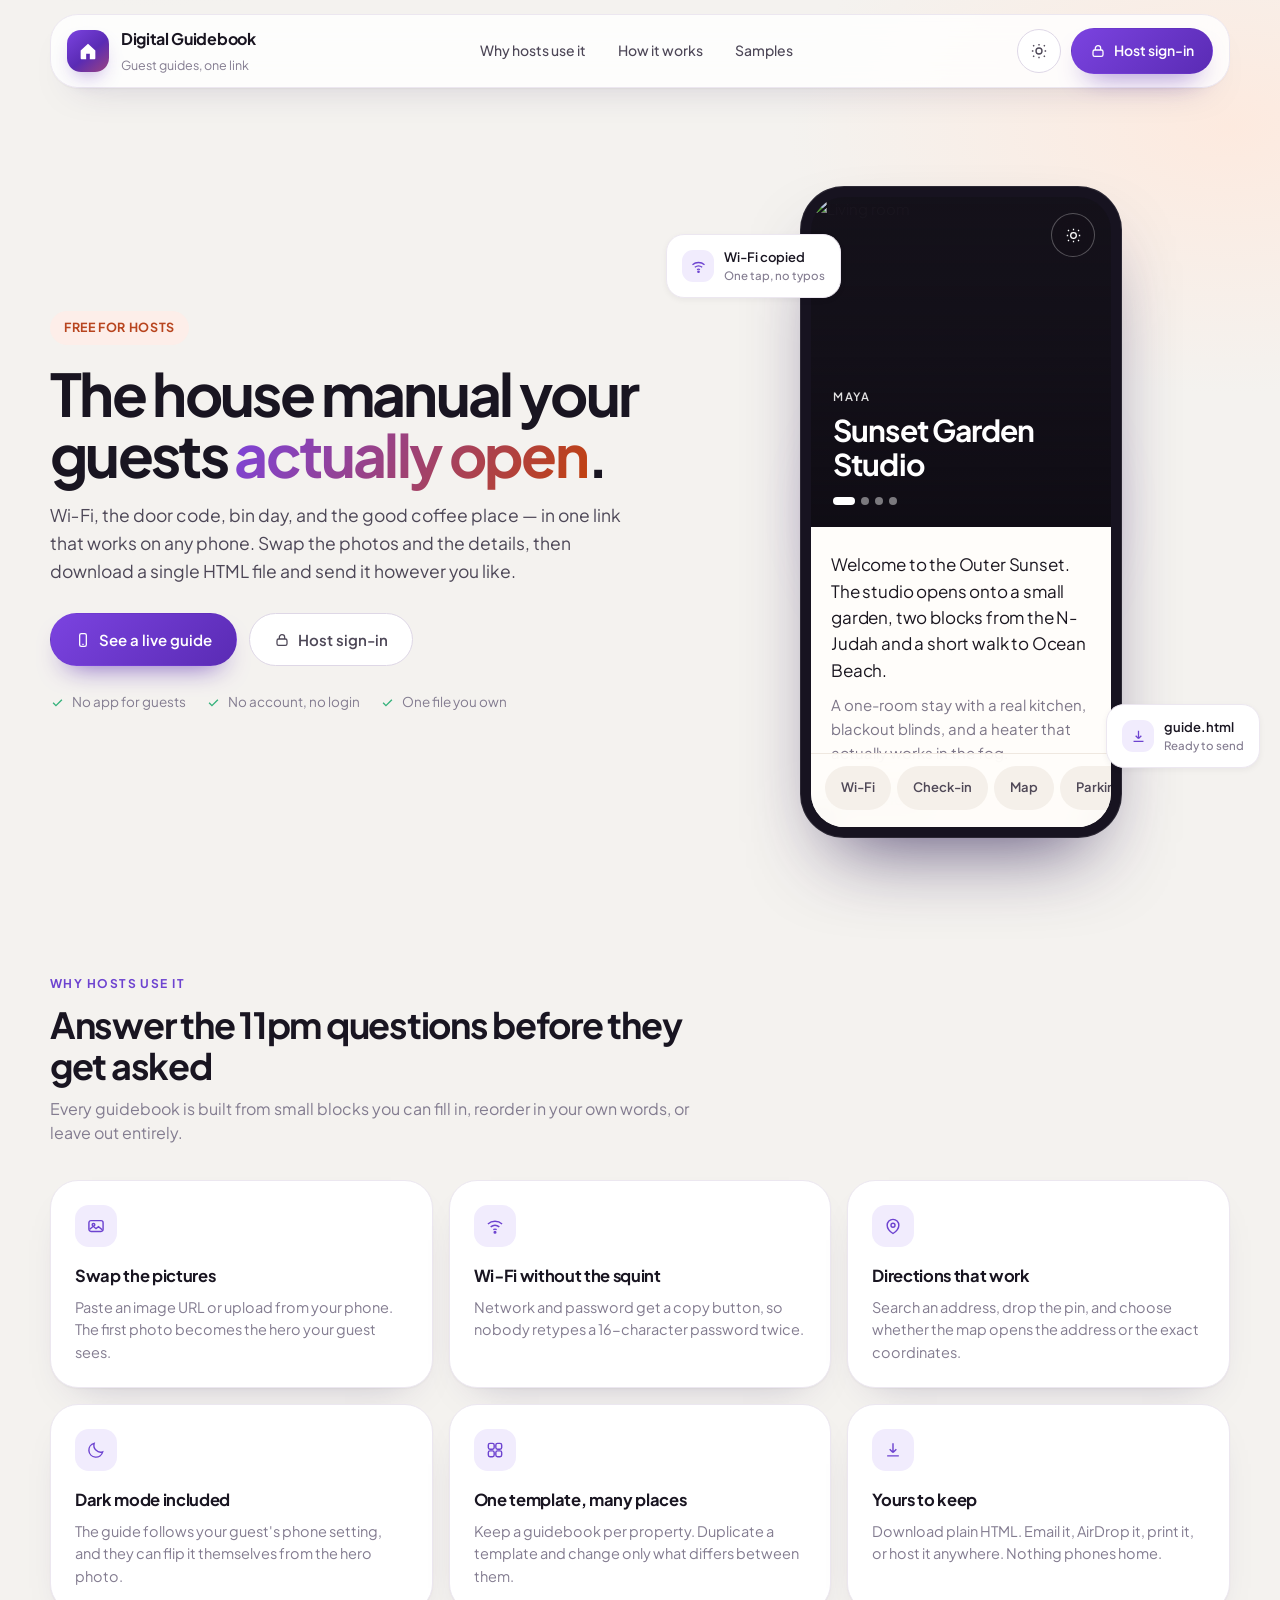
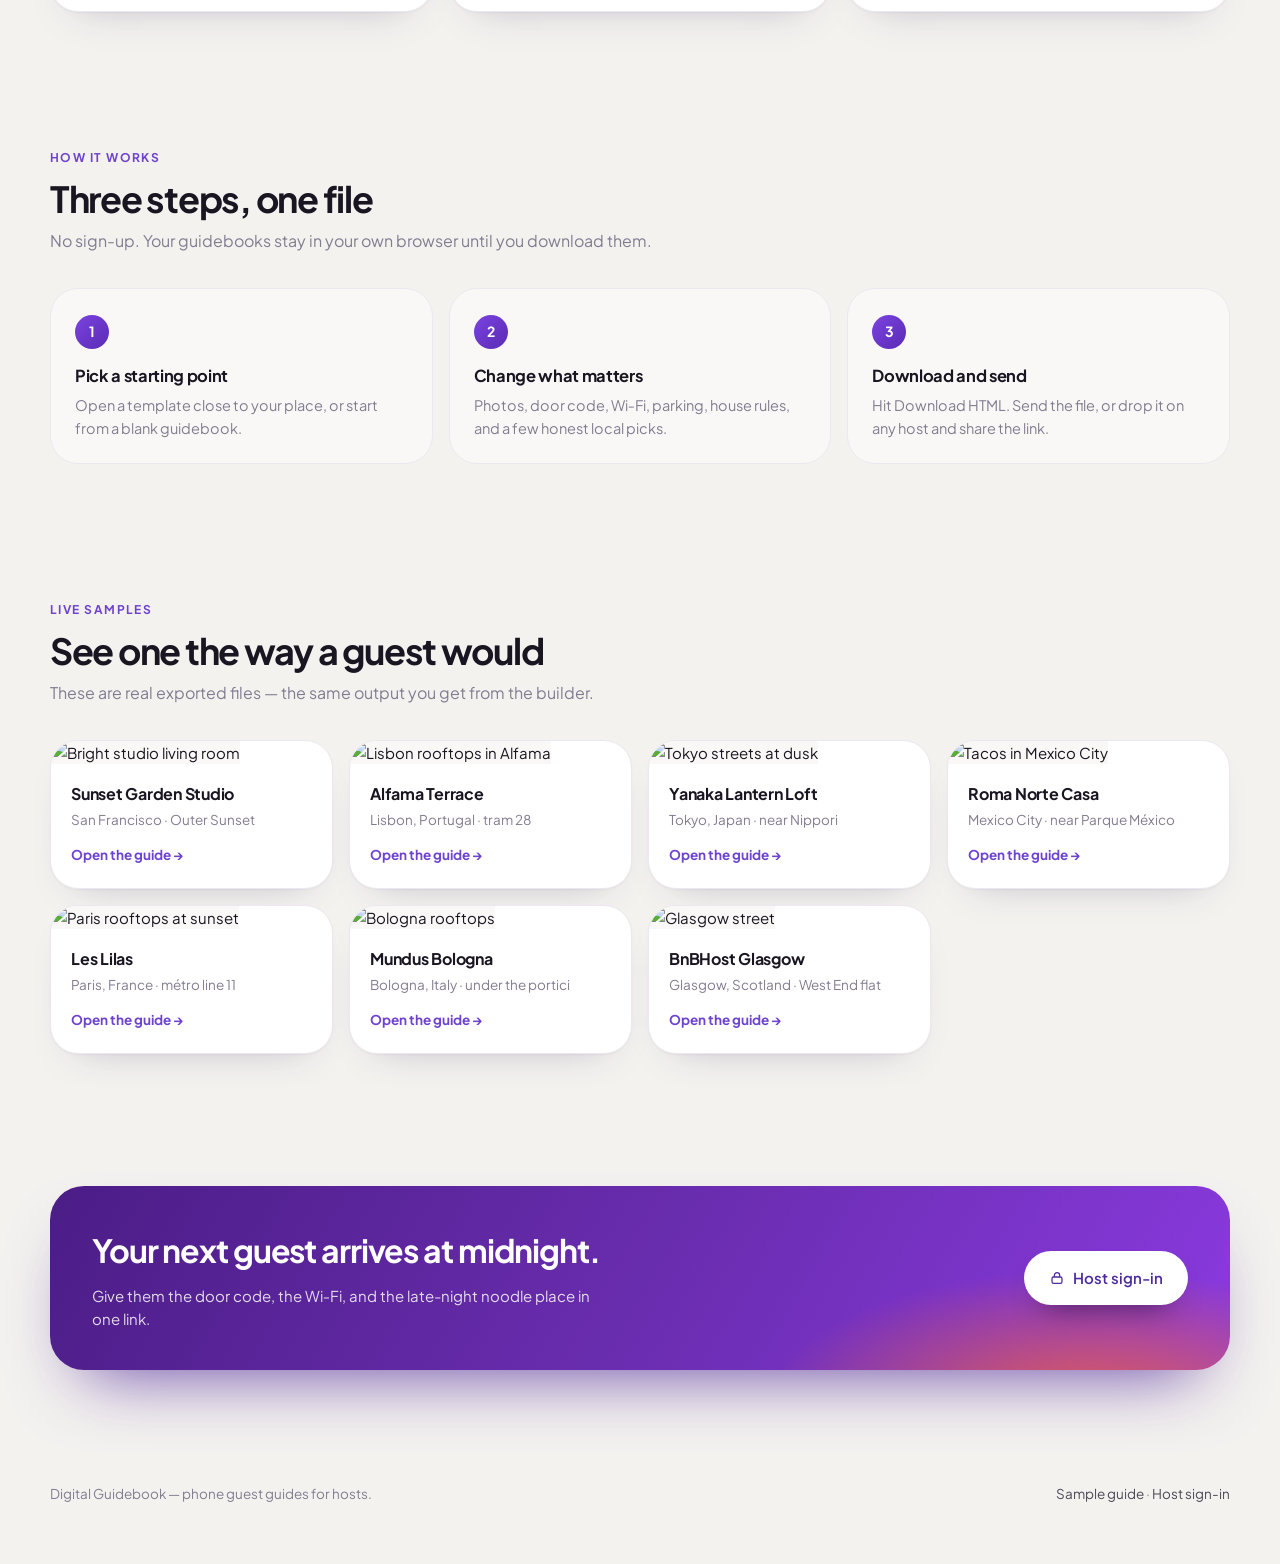
==== index.html @ 5b7f23f1 "Bust cached guest CSS and render script so hero photos show up Those assets were cached for a day, s" ====
<!DOCTYPE html>
<html lang="en">
<head>
  <meta charset="utf-8" />
  <meta name="viewport" content="width=device-width, initial-scale=1" />
  <link rel="icon" href="./favicon.svg" type="image/svg+xml" />
  <title>Digital Guidebook — the guest guide hosts hand over as one link</title>
  <meta name="description" content="Build a phone-friendly Airbnb guest guide: Wi‑Fi, check-in, house notes and local picks. Swap photos and details, then download a single HTML file for your guests. Free, no guest app." />
  <meta name="robots" content="index,follow" />
  <link rel="canonical" href="https://guest-guides.vercel.app/" />
  <meta property="og:title" content="Digital Guidebook — guest guides hosts actually use" />
  <meta property="og:description" content="Wi‑Fi, check-in, house notes and local picks in one link. Download it as a single HTML file." />
  <meta property="og:type" content="website" />
  <link rel="preconnect" href="https://fonts.googleapis.com" />
  <link rel="preconnect" href="https://fonts.gstatic.com" crossorigin />
  <link rel="preload" as="style" href="https://fonts.googleapis.com/css2?family=Plus+Jakarta+Sans:wght@400;500;600;700&display=swap" />
  <link rel="stylesheet" href="https://fonts.googleapis.com/css2?family=Plus+Jakarta+Sans:wght@400;500;600;700&display=swap" media="print" onload="this.media='all'" />
  <noscript><link rel="stylesheet" href="https://fonts.googleapis.com/css2?family=Plus+Jakarta+Sans:wght@400;500;600;700&display=swap" /></noscript>
  <link rel="stylesheet" href="./css/tokens.css" />
  <link rel="stylesheet" href="./css/landing.css" />
  <link rel="stylesheet" href="./css/guest.css?v=2" />
  <script>
    try {
      var saved = localStorage.getItem("digital-guidebook-theme");
      document.documentElement.dataset.theme = saved === "light" || saved === "dark"
        ? saved
        : (window.matchMedia("(prefers-color-scheme: dark)").matches ? "dark" : "light");
    } catch (e) {}
  </script>
</head>
<body>
  <div class="wrap">
    <nav class="site-nav">
      <a class="brand-mark" href="./">
        <span class="brand-glyph">
          <svg viewBox="0 0 24 24" fill="none" aria-hidden="true">
            <path d="M4 11.5 12 4l8 7.5V20a1 1 0 0 1-1 1h-5v-6H10v6H5a1 1 0 0 1-1-1v-8.5Z" fill="currentColor"/>
          </svg>
        </span>
        <span class="brand-text">
          <strong>Digital Guidebook</strong>
          <span>Guest guides, one link</span>
        </span>
      </a>
      <div class="nav-links">
        <a href="#features">Why hosts use it</a>
        <a href="#how">How it works</a>
        <a href="#samples">Samples</a>
      </div>
      <div class="nav-actions">
        <button class="btn-icon" id="theme-toggle" type="button" aria-label="Toggle dark mode" title="Toggle dark mode">
          <svg class="icon-sun" viewBox="0 0 24 24" fill="none" stroke="currentColor" stroke-width="1.8" aria-hidden="true">
            <circle cx="12" cy="12" r="4"/><path d="M12 2.5v2M12 19.5v2M4.2 4.2l1.4 1.4M18.4 18.4l1.4 1.4M2.5 12h2M19.5 12h2M4.2 19.8l1.4-1.4M18.4 5.6l1.4-1.4"/>
          </svg>
          <svg class="icon-moon" viewBox="0 0 24 24" fill="none" stroke="currentColor" stroke-width="1.8" aria-hidden="true">
            <path d="M20 14.2A8.2 8.2 0 0 1 9.8 4a8.4 8.4 0 1 0 10.2 10.2Z"/>
          </svg>
        </button>
        <a class="btn btn-primary" href="./studio.html" title="Password protected — hosts only">
          <svg viewBox="0 0 24 24" fill="none" stroke="currentColor" stroke-width="1.9" aria-hidden="true">
            <rect x="4.5" y="10.5" width="15" height="9.5" rx="2.5"/><path d="M8 10.5V8a4 4 0 0 1 8 0v2.5"/>
          </svg>
          Host sign-in
        </a>
      </div>
    </nav>

    <header class="hero">
      <div>
        <span class="pill">Free for hosts</span>
        <h1>The house manual your guests <em>actually open</em>.</h1>
        <p class="lede">
          Wi‑Fi, the door code, bin day, and the good coffee place — in one link that works on any phone.
          Swap the photos and the details, then download a single HTML file and send it however you like.
        </p>
        <div class="hero-cta">
          <a class="btn btn-primary btn-lg" href="./samples/sunset-garden-studio.html">
            <svg viewBox="0 0 24 24" fill="none" stroke="currentColor" stroke-width="1.9" aria-hidden="true">
              <rect x="7" y="2.5" width="10" height="19" rx="2.5"/><path d="M11 18.5h2"/>
            </svg>
            See a live guide
          </a>
          <a class="btn btn-ghost btn-lg" href="./studio.html" title="Password protected — hosts only">
            <svg viewBox="0 0 24 24" fill="none" stroke="currentColor" stroke-width="1.9" aria-hidden="true">
              <rect x="4.5" y="10.5" width="15" height="9.5" rx="2.5"/><path d="M8 10.5V8a4 4 0 0 1 8 0v2.5"/>
            </svg>
            Host sign-in
          </a>
        </div>
        <div class="trust">
          <span>
            <svg viewBox="0 0 24 24" fill="none" stroke="currentColor" stroke-width="2.2" aria-hidden="true"><path d="m5 12.5 4.5 4.5L19 7.5"/></svg>
            No app for guests
          </span>
          <span>
            <svg viewBox="0 0 24 24" fill="none" stroke="currentColor" stroke-width="2.2" aria-hidden="true"><path d="m5 12.5 4.5 4.5L19 7.5"/></svg>
            No account, no login
          </span>
          <span>
            <svg viewBox="0 0 24 24" fill="none" stroke="currentColor" stroke-width="2.2" aria-hidden="true"><path d="m5 12.5 4.5 4.5L19 7.5"/></svg>
            One file you own
          </span>
        </div>
      </div>

      <div class="hero-stage">
        <div class="device">
          <div class="device-screen guest-app" id="hero-preview"></div>
        </div>
        <div class="float-card float-wifi">
          <span class="dot">
            <svg viewBox="0 0 24 24" fill="none" stroke="currentColor" stroke-width="1.8" aria-hidden="true">
              <path d="M3.5 9.5a13 13 0 0 1 17 0M6.8 13a8.5 8.5 0 0 1 10.4 0M10 16.4a3.6 3.6 0 0 1 4 0"/><circle cx="12" cy="19.4" r="1"/>
            </svg>
          </span>
          <span>Wi‑Fi copied<small>One tap, no typos</small></span>
        </div>
        <div class="float-card float-download">
          <span class="dot">
            <svg viewBox="0 0 24 24" fill="none" stroke="currentColor" stroke-width="1.8" aria-hidden="true"><path d="M12 4v11m0 0 4-4m-4 4-4-4M5 19h14"/></svg>
          </span>
          <span>guide.html<small>Ready to send</small></span>
        </div>
      </div>
    </header>

    <section class="section" id="features">
      <div class="section-head">
        <span class="eyebrow-text">Why hosts use it</span>
        <h2>Answer the 11pm questions before they get asked</h2>
        <p>Every guidebook is built from small blocks you can fill in, reorder in your own words, or leave out entirely.</p>
      </div>
      <div class="feature-grid">
        <article class="feature">
          <span class="dot">
            <svg viewBox="0 0 24 24" fill="none" stroke="currentColor" stroke-width="1.7" aria-hidden="true"><rect x="3.5" y="5.5" width="17" height="13" rx="2.5"/><circle cx="9" cy="10.5" r="1.6"/><path d="m4.5 16 4.2-3.6 3.3 2.8 3-2.4 4.5 3.7"/></svg>
          </span>
          <h3>Swap the pictures</h3>
          <p>Paste an image URL or upload from your phone. The first photo becomes the hero your guest sees.</p>
        </article>
        <article class="feature">
          <span class="dot">
            <svg viewBox="0 0 24 24" fill="none" stroke="currentColor" stroke-width="1.7" aria-hidden="true"><path d="M3.5 9.5a13 13 0 0 1 17 0M6.8 13a8.5 8.5 0 0 1 10.4 0M10 16.4a3.6 3.6 0 0 1 4 0"/><circle cx="12" cy="19.4" r="1"/></svg>
          </span>
          <h3>Wi‑Fi without the squint</h3>
          <p>Network and password get a copy button, so nobody retypes a 16-character password twice.</p>
        </article>
        <article class="feature">
          <span class="dot">
            <svg viewBox="0 0 24 24" fill="none" stroke="currentColor" stroke-width="1.7" aria-hidden="true"><path d="M12 21s-7-4.6-7-10a7 7 0 0 1 14 0c0 5.4-7 10-7 10Z"/><circle cx="12" cy="11" r="2.4"/></svg>
          </span>
          <h3>Directions that work</h3>
          <p>Search an address, drop the pin, and choose whether the map opens the address or the exact coordinates.</p>
        </article>
        <article class="feature">
          <span class="dot">
            <svg viewBox="0 0 24 24" fill="none" stroke="currentColor" stroke-width="1.7" aria-hidden="true"><path d="M20 14.2A8.2 8.2 0 0 1 9.8 4a8.4 8.4 0 1 0 10.2 10.2Z"/></svg>
          </span>
          <h3>Dark mode included</h3>
          <p>The guide follows your guest's phone setting, and they can flip it themselves from the hero photo.</p>
        </article>
        <article class="feature">
          <span class="dot">
            <svg viewBox="0 0 24 24" fill="none" stroke="currentColor" stroke-width="1.7" aria-hidden="true"><rect x="4" y="4" width="7" height="7" rx="2"/><rect x="13" y="4" width="7" height="7" rx="2"/><rect x="4" y="13" width="7" height="7" rx="2"/><rect x="13" y="13" width="7" height="7" rx="2"/></svg>
          </span>
          <h3>One template, many places</h3>
          <p>Keep a guidebook per property. Duplicate a template and change only what differs between them.</p>
        </article>
        <article class="feature">
          <span class="dot">
            <svg viewBox="0 0 24 24" fill="none" stroke="currentColor" stroke-width="1.7" aria-hidden="true"><path d="M12 4v11m0 0 4-4m-4 4-4-4M5 19h14"/></svg>
          </span>
          <h3>Yours to keep</h3>
          <p>Download plain HTML. Email it, AirDrop it, print it, or host it anywhere. Nothing phones home.</p>
        </article>
      </div>
    </section>

    <section class="section" id="how">
      <div class="section-head">
        <span class="eyebrow-text">How it works</span>
        <h2>Three steps, one file</h2>
        <p>No sign-up. Your guidebooks stay in your own browser until you download them.</p>
      </div>
      <div class="steps">
        <article class="step">
          <h3>Pick a starting point</h3>
          <p>Open a template close to your place, or start from a blank guidebook.</p>
        </article>
        <article class="step">
          <h3>Change what matters</h3>
          <p>Photos, door code, Wi‑Fi, parking, house rules, and a few honest local picks.</p>
        </article>
        <article class="step">
          <h3>Download and send</h3>
          <p>Hit Download HTML. Send the file, or drop it on any host and share the link.</p>
        </article>
      </div>
    </section>

    <section class="section" id="samples">
      <div class="section-head">
        <span class="eyebrow-text">Live samples</span>
        <h2>See one the way a guest would</h2>
        <p>These are real exported files — the same output you get from the builder.</p>
      </div>
      <div class="sample-grid">
        <a class="sample" href="./samples/sunset-garden-studio.html">
          <img src="https://images.unsplash.com/photo-1502672260266-1c1ef2d93688?auto=format&fit=crop&w=800&q=70" alt="Bright studio living room" width="800" height="178" loading="lazy" decoding="async" />
          <div class="sample-body">
            <strong>Sunset Garden Studio</strong>
            <span>San Francisco · Outer Sunset</span>
            <em>Open the guide →</em>
          </div>
        </a>
        <a class="sample" href="./samples/alfama-terrace.html">
          <img src="https://images.unsplash.com/photo-1555881400-74d7acaacd8b?auto=format&fit=crop&w=800&q=70" alt="Lisbon rooftops in Alfama" width="800" height="178" loading="lazy" decoding="async" />
          <div class="sample-body">
            <strong>Alfama Terrace</strong>
            <span>Lisbon, Portugal · tram 28</span>
            <em>Open the guide →</em>
          </div>
        </a>
        <a class="sample" href="./samples/yanaka-lantern-loft.html">
          <img src="https://images.unsplash.com/photo-1540959733332-eab4deabeeaf?auto=format&fit=crop&w=800&q=70" alt="Tokyo streets at dusk" width="800" height="178" loading="lazy" decoding="async" />
          <div class="sample-body">
            <strong>Yanaka Lantern Loft</strong>
            <span>Tokyo, Japan · near Nippori</span>
            <em>Open the guide →</em>
          </div>
        </a>
        <a class="sample" href="./samples/roma-norte-casa.html">
          <img src="https://images.unsplash.com/photo-1551504734-5ee1c4a1479b?auto=format&fit=crop&w=800&q=70" alt="Tacos in Mexico City" width="800" height="178" loading="lazy" decoding="async" />
          <div class="sample-body">
            <strong>Roma Norte Casa</strong>
            <span>Mexico City · near Parque México</span>
            <em>Open the guide →</em>
          </div>
        </a>
        <a class="sample" href="./samples/les-lilas.html">
          <img src="https://images.unsplash.com/photo-1502602898657-3e91760cbb34?auto=format&fit=crop&w=800&q=70" alt="Paris rooftops at sunset" width="800" height="178" loading="lazy" decoding="async" />
          <div class="sample-body">
            <strong>Les Lilas</strong>
            <span>Paris, France · métro line 11</span>
            <em>Open the guide →</em>
          </div>
        </a>
        <a class="sample" href="./samples/mundus-bologna.html">
          <img src="https://images.unsplash.com/photo-1516483638261-f4dbaf036963?auto=format&fit=crop&w=800&q=70" alt="Bologna rooftops" width="800" height="178" loading="lazy" decoding="async" />
          <div class="sample-body">
            <strong>Mundus Bologna</strong>
            <span>Bologna, Italy · under the portici</span>
            <em>Open the guide →</em>
          </div>
        </a>
        <a class="sample" href="./samples/bnbhost-glasgow.html">
          <img src="https://images.unsplash.com/photo-1552832230-c0197dd311b5?auto=format&fit=crop&w=800&q=70" alt="Glasgow street" width="800" height="178" loading="lazy" decoding="async" />
          <div class="sample-body">
            <strong>BnBHost Glasgow</strong>
            <span>Glasgow, Scotland · West End flat</span>
            <em>Open the guide →</em>
          </div>
        </a>
      </div>
    </section>

    <section class="section">
      <div class="cta-band">
        <div>
          <h2>Your next guest arrives at midnight.</h2>
          <p>Give them the door code, the Wi‑Fi, and the late-night noodle place in one link.</p>
        </div>
        <a class="btn btn-primary btn-lg" href="./studio.html" title="Password protected — hosts only">
          <svg viewBox="0 0 24 24" fill="none" stroke="currentColor" stroke-width="1.9" aria-hidden="true">
            <rect x="4.5" y="10.5" width="15" height="9.5" rx="2.5"/><path d="M8 10.5V8a4 4 0 0 1 8 0v2.5"/>
          </svg>
          Host sign-in
        </a>
      </div>
    </section>

    <footer class="site-footer">
      <span>Digital Guidebook — phone guest guides for hosts.</span>
      <span><a href="./samples/sunset-garden-studio.html">Sample guide</a> · <a href="./studio.html">Host sign-in</a></span>
    </footer>
  </div>

  <script src="./js/theme.js"></script>
  <script src="./js/templates.js"></script>
  <script src="./js/guest-render.js?v=2"></script>
  <script src="./js/landing.js"></script>
</body>
</html>
---- css/tokens.css ----
:root {
  --canvas: #f4f2ef;
  --surface: #ffffff;
  --surface-sunken: #faf8f6;
  --ink: #191521;
  --ink-soft: #4d4757;
  --muted: #837c90;
  --line: #ece7f0;
  --line-strong: #ded7e6;
  --accent: #6d43d0;
  --accent-deep: #4c2aa0;
  --accent-soft: #f1ecfd;
  --warm: #f2643c;
  --warm-soft: #fdeee9;
  --warm-ink: #b8451f;
  --danger: #b4453a;
  --danger-soft: #fdeceb;
  --glow-1: #ece5fb;
  --glow-2: #fdeadf;
  --preview-wash: linear-gradient(170deg, #efe9fb 0%, #f7f1ec 100%);
  --radius-xl: 28px;
  --radius-lg: 20px;
  --radius-md: 14px;
  --radius-pill: 999px;
  --shadow-soft: 0 1px 2px rgba(25, 21, 33, 0.04), 0 18px 40px -28px rgba(50, 35, 90, 0.35);
  --shadow-lift: 0 2px 6px rgba(25, 21, 33, 0.05), 0 32px 60px -32px rgba(50, 35, 90, 0.4);
  color-scheme: light;
}

:root[data-theme="dark"] {
  --canvas: #0e0c13;
  --surface: #171420;
  --surface-sunken: #1e1a29;
  --ink: #f5f2fa;
  --ink-soft: #cdc6db;
  --muted: #948ca6;
  --line: #2a2436;
  --line-strong: #3a3348;
  --accent: #bda3ff;
  --accent-deep: #d8c8ff;
  --accent-soft: #2a2239;
  --warm: #ff9166;
  --warm-soft: #33241e;
  --warm-ink: #ffab86;
  --danger: #ff8d80;
  --danger-soft: #3a2320;
  --glow-1: #221a3a;
  --glow-2: #2d1d23;
  --preview-wash: linear-gradient(170deg, #1d1830 0%, #221a26 100%);
  --shadow-soft: 0 1px 2px rgba(0, 0, 0, 0.4), 0 18px 40px -28px rgba(0, 0, 0, 0.9);
  --shadow-lift: 0 2px 6px rgba(0, 0, 0, 0.45), 0 32px 60px -32px rgba(0, 0, 0, 1);
  color-scheme: dark;
}

* {
  box-sizing: border-box;
}

html,
body {
  margin: 0;
  min-height: 100%;
}

body {
  background:
    radial-gradient(900px 520px at 12% -10%, var(--glow-1) 0%, transparent 62%),
    radial-gradient(760px 460px at 96% 4%, var(--glow-2) 0%, transparent 58%),
    var(--canvas);
  color: var(--ink);
  font-family: "Plus Jakarta Sans", "Segoe UI", system-ui, sans-serif;
  font-size: 15px;
  line-height: 1.55;
  -webkit-font-smoothing: antialiased;
  transition: background 0.25s ease, color 0.25s ease;
}

button,
input,
textarea,
select {
  font: inherit;
  color: inherit;
}

.btn {
  display: inline-flex;
  align-items: center;
  justify-content: center;
  gap: 8px;
  min-height: 44px;
  border: 1px solid transparent;
  border-radius: var(--radius-pill);
  padding: 11px 18px;
  font-size: 14px;
  font-weight: 600;
  text-decoration: none;
  cursor: pointer;
  touch-action: manipulation;
  transition: transform 0.15s ease, box-shadow 0.15s ease, background 0.15s ease;
}

.btn:active {
  transform: translateY(1px);
}

.btn svg {
  width: 16px;
  height: 16px;
}

.btn-ghost {
  background: var(--surface);
  border-color: var(--line-strong);
  color: var(--ink-soft);
}

.btn-ghost:hover {
  background: var(--surface-sunken);
}

.btn-primary {
  color: #fff;
  background: linear-gradient(135deg, #7b43e0, #5a2bb4);
  box-shadow: 0 14px 28px -16px rgba(92, 45, 180, 0.95);
}

.btn-primary:hover {
  box-shadow: 0 18px 34px -16px rgba(92, 45, 180, 1);
}

.btn-lg {
  min-height: 48px;
  padding: 14px 24px;
  font-size: 15px;
}

.btn-icon {
  display: grid;
  place-items: center;
  width: 44px;
  height: 44px;
  padding: 0;
  border-radius: 50%;
  background: var(--surface);
  border: 1px solid var(--line-strong);
  color: var(--ink-soft);
  cursor: pointer;
  touch-action: manipulation;
}

.btn-icon:hover {
  background: var(--surface-sunken);
}

.btn-icon svg {
  width: 18px;
  height: 18px;
}

.btn-icon .icon-moon,
:root[data-theme="dark"] .btn-icon .icon-sun {
  display: none;
}

:root[data-theme="dark"] .btn-icon .icon-moon {
  display: block;
}

.brand-mark {
  display: flex;
  align-items: center;
  gap: 12px;
  color: inherit;
  text-decoration: none;
}

.brand-glyph {
  display: grid;
  place-items: center;
  width: 42px;
  height: 42px;
  border-radius: 14px;
  color: #fff;
  background: linear-gradient(140deg, #7b43e0 0%, #5a2bb4 55%, #f2643c 160%);
  box-shadow: 0 10px 22px -12px rgba(92, 45, 180, 0.9);
}

.brand-glyph svg {
  width: 22px;
  height: 22px;
}

.brand-text strong {
  display: block;
  font-size: 16px;
  letter-spacing: -0.02em;
}

.brand-text span {
  font-size: 12.5px;
  color: var(--muted);
}

.hidden {
  display: none !important;
}
---- css/landing.css ----
.wrap {
  width: min(1180px, calc(100% - 40px));
  max-width: 100%;
  margin: 0 auto;
}

.site-nav {
  position: sticky;
  top: 14px;
  z-index: 30;
  display: flex;
  align-items: center;
  justify-content: space-between;
  gap: 20px;
  margin-top: 14px;
  padding: 12px 16px;
  background: color-mix(in srgb, var(--surface) 82%, transparent);
  backdrop-filter: blur(16px);
  border: 1px solid var(--line);
  border-radius: var(--radius-xl);
  box-shadow: var(--shadow-soft);
}

.nav-links {
  display: flex;
  align-items: center;
  gap: 4px;
}

.nav-links a {
  display: inline-flex;
  align-items: center;
  flex: none;
  min-height: 40px;
  padding: 9px 14px;
  border-radius: var(--radius-pill);
  color: var(--ink-soft);
  font-size: 14px;
  font-weight: 500;
  text-decoration: none;
  white-space: nowrap;
}

.nav-links a:hover {
  background: var(--surface-sunken);
}

.nav-actions {
  display: flex;
  align-items: center;
  gap: 10px;
}

.hero {
  display: grid;
  grid-template-columns: minmax(0, 1.05fr) minmax(0, 0.95fr);
  gap: 48px;
  align-items: center;
  padding: 72px 0 40px;
}

.pill {
  display: inline-flex;
  align-items: center;
  gap: 8px;
  padding: 7px 14px;
  border-radius: var(--radius-pill);
  background: var(--warm-soft);
  color: var(--warm-ink);
  font-size: 12.5px;
  font-weight: 700;
  letter-spacing: 0.05em;
  text-transform: uppercase;
}

.hero h1 {
  margin: 18px 0 16px;
  font-size: clamp(38px, 4.6vw, 60px);
  line-height: 1.04;
  letter-spacing: -0.045em;
  font-weight: 700;
}

.hero h1 em {
  font-style: normal;
  background: linear-gradient(120deg, #7b43e0, #c2410c);
  -webkit-background-clip: text;
  background-clip: text;
  color: transparent;
}

:root[data-theme="dark"] .hero h1 em {
  background: linear-gradient(120deg, #c3a8ff, #ff9166);
  -webkit-background-clip: text;
  background-clip: text;
}

.hero .lede {
  margin: 0 0 28px;
  max-width: 52ch;
  font-size: 17.5px;
  line-height: 1.6;
  color: var(--ink-soft);
}

.hero-cta {
  display: flex;
  flex-wrap: wrap;
  gap: 12px;
  margin-bottom: 26px;
}

.trust {
  display: flex;
  flex-wrap: wrap;
  gap: 8px 20px;
  color: var(--muted);
  font-size: 13.5px;
}

.trust span {
  display: inline-flex;
  align-items: center;
  gap: 7px;
}

.trust svg {
  width: 15px;
  height: 15px;
  color: #34b27b;
}

.hero-stage {
  position: relative;
  display: grid;
  place-items: center;
  min-width: 0;
  padding: 26px 0;
}

.hero-stage::before {
  content: "";
  position: absolute;
  width: min(420px, 100%);
  aspect-ratio: 1;
  border-radius: 50%;
  background: radial-gradient(circle, rgba(123, 67, 224, 0.26), transparent 62%);
  filter: blur(14px);
}

.device {
  position: relative;
  width: min(322px, 100%);
  padding: 11px;
  background: #171320;
  border-radius: 44px;
  box-shadow: 0 40px 80px -34px rgba(40, 24, 80, 0.78), inset 0 0 0 1px rgba(255, 255, 255, 0.09);
}

.device-screen {
  position: relative;
  isolation: isolate;
  height: min(630px, calc(100dvh - 180px));
  min-height: 420px;
  overflow: auto;
  -webkit-overflow-scrolling: touch;
  border-radius: 34px;
  background: var(--guest-paper, #fffdfa);
  scrollbar-width: none;
}

.device-screen::-webkit-scrollbar {
  display: none;
}

.device-screen .guest-shell {
  box-shadow: none;
}

.device-screen .guest-toast {
  position: absolute;
  bottom: 76px;
}

.float-card {
  position: absolute;
  display: flex;
  align-items: center;
  gap: 10px;
  padding: 12px 15px;
  background: var(--surface);
  border: 1px solid var(--line);
  border-radius: 18px;
  box-shadow: var(--shadow-lift);
  font-size: 13px;
  font-weight: 600;
}

.float-card small {
  display: block;
  color: var(--muted);
  font-size: 11.5px;
  font-weight: 500;
}

.float-card .dot {
  display: grid;
  place-items: center;
  width: 32px;
  height: 32px;
  border-radius: 11px;
  background: var(--accent-soft);
  color: var(--accent);
}

.float-card svg {
  width: 17px;
  height: 17px;
}

.float-wifi {
  top: 74px;
  left: -26px;
}

.float-download {
  bottom: 96px;
  right: -30px;
}

.section {
  padding: 66px 0;
}

.section-head {
  max-width: 62ch;
  margin-bottom: 34px;
}

.section-head h2 {
  margin: 10px 0 10px;
  font-size: clamp(27px, 3vw, 36px);
  line-height: 1.15;
  letter-spacing: -0.035em;
}

.section-head p {
  margin: 0;
  color: var(--muted);
  font-size: 16px;
}

.eyebrow-text {
  font-size: 12px;
  font-weight: 700;
  letter-spacing: 0.12em;
  text-transform: uppercase;
  color: var(--accent);
}

.feature-grid {
  display: grid;
  grid-template-columns: repeat(3, minmax(0, 1fr));
  gap: 16px;
}

.feature {
  padding: 24px;
  background: var(--surface);
  border: 1px solid var(--line);
  border-radius: var(--radius-xl);
  box-shadow: var(--shadow-soft);
  transition: transform 0.18s ease, box-shadow 0.18s ease;
}

.feature:hover {
  transform: translateY(-3px);
  box-shadow: var(--shadow-lift);
}

.feature .dot {
  display: grid;
  place-items: center;
  width: 42px;
  height: 42px;
  margin-bottom: 16px;
  border-radius: 14px;
  background: var(--accent-soft);
  color: var(--accent);
}

.feature svg {
  width: 20px;
  height: 20px;
}

.feature h3 {
  margin: 0 0 7px;
  font-size: 16.5px;
  letter-spacing: -0.02em;
}

.feature p {
  margin: 0;
  color: var(--muted);
  font-size: 14.5px;
}

.steps {
  display: grid;
  grid-template-columns: repeat(3, minmax(0, 1fr));
  gap: 16px;
  counter-reset: step;
}

.step {
  position: relative;
  padding: 26px 24px 24px;
  background: var(--surface-sunken);
  border: 1px solid var(--line);
  border-radius: var(--radius-xl);
}

.step::before {
  counter-increment: step;
  content: counter(step);
  display: grid;
  place-items: center;
  width: 34px;
  height: 34px;
  margin-bottom: 14px;
  border-radius: 50%;
  background: linear-gradient(135deg, #7b43e0, #5a2bb4);
  color: #fff;
  font-size: 14px;
  font-weight: 700;
}

.step h3 {
  margin: 0 0 6px;
  font-size: 16.5px;
  letter-spacing: -0.02em;
}

.step p {
  margin: 0;
  color: var(--muted);
  font-size: 14.5px;
}

.sample-grid {
  display: grid;
  grid-template-columns: repeat(auto-fill, minmax(240px, 1fr));
  gap: 16px;
}

.sample {
  display: block;
  overflow: hidden;
  background: var(--surface);
  border: 1px solid var(--line);
  border-radius: var(--radius-xl);
  box-shadow: var(--shadow-soft);
  text-decoration: none;
  color: inherit;
  transition: transform 0.18s ease, box-shadow 0.18s ease;
}

.sample:hover {
  transform: translateY(-3px);
  box-shadow: var(--shadow-lift);
}

.sample img {
  width: 100%;
  height: 178px;
  object-fit: cover;
  background: var(--surface-sunken);
}

.sample-body {
  padding: 18px 20px 22px;
}

.sample-body strong {
  display: block;
  font-size: 16px;
  letter-spacing: -0.015em;
}

.sample-body span {
  display: block;
  margin-top: 3px;
  color: var(--muted);
  font-size: 13.5px;
}

.sample-body em {
  display: inline-flex;
  align-items: center;
  gap: 6px;
  margin-top: 14px;
  color: var(--accent);
  font-style: normal;
  font-size: 13.5px;
  font-weight: 700;
}

.cta-band {
  display: flex;
  flex-wrap: wrap;
  align-items: center;
  justify-content: space-between;
  gap: 24px;
  padding: 40px 42px;
  border-radius: 34px;
  color: #fff;
  background:
    radial-gradient(520px 220px at 88% 120%, rgba(242, 100, 60, 0.85) 0%, transparent 62%),
    linear-gradient(120deg, #4b1d86 0%, #6a2db0 52%, #8a3adf 100%);
  box-shadow: 0 34px 70px -34px rgba(70, 30, 150, 0.85);
}

.cta-band h2 {
  margin: 0 0 8px;
  font-size: clamp(24px, 2.6vw, 32px);
  letter-spacing: -0.035em;
}

.cta-band p {
  margin: 0;
  max-width: 48ch;
  color: rgba(255, 255, 255, 0.84);
}

.cta-band .btn-primary {
  background: #fff;
  color: #4c2aa0;
  box-shadow: 0 16px 30px -18px rgba(0, 0, 0, 0.7);
}

.site-footer {
  display: flex;
  flex-wrap: wrap;
  align-items: center;
  justify-content: space-between;
  gap: 16px;
  padding: 36px 0 48px;
  color: var(--muted);
  font-size: 13.5px;
}

.site-footer a {
  display: inline-flex;
  align-items: center;
  min-height: 44px;
  color: var(--ink-soft);
  text-decoration: none;
}

.site-footer a:hover {
  color: var(--accent);
}

@media (max-width: 1240px) {
  .float-wifi {
    left: 0;
  }

  .float-download {
    right: 0;
  }
}

@media (max-width: 960px) {
  .hero {
    grid-template-columns: 1fr;
    gap: 28px;
    padding: 44px 0 20px;
  }

  .feature-grid,
  .steps {
    grid-template-columns: 1fr;
  }

  .site-nav {
    flex-wrap: wrap;
    gap: 10px;
  }

  .brand-mark {
    flex: 1 1 auto;
    min-width: 0;
  }

  .nav-actions {
    margin-left: auto;
  }

  .nav-links {
    display: flex;
    order: 4;
    flex: 1 1 100%;
    overflow-x: auto;
    -webkit-overflow-scrolling: touch;
    scrollbar-width: none;
  }

  .nav-links::-webkit-scrollbar {
    display: none;
  }

  .float-wifi {
    left: 0;
  }

  .float-download {
    right: 0;
  }

  .cta-band {
    padding: 30px 26px;
  }

  .device-screen {
    height: min(560px, calc(100dvh - 160px));
  }
}

@media (max-width: 560px) {
  .wrap {
    width: min(1180px, calc(100% - 24px));
  }

  .brand-text span {
    display: none;
  }

  .float-card {
    display: none;
  }

  .section {
    padding: 46px 0;
  }

  .sample-grid {
    grid-template-columns: 1fr;
  }

  .cta-band {
    padding: 26px 18px;
  }

  .hero h1 {
    font-size: clamp(32px, 11vw, 48px);
  }

  .hero .lede {
    font-size: 16px;
  }
}
---- css/guest.css ----
.guest-app {
  --guest-bg: #f3efe9;
  --guest-paper: #fffdfa;
  --guest-raised: #ffffff;
  --guest-ink: #1b1720;
  --guest-soft: #4f4857;
  --guest-muted: #7d7688;
  --guest-line: #efe8e0;
  --guest-accent: #6d43d0;
  --guest-accent-soft: #f2ecfd;
  --guest-warm: #dd5a2f;
  --guest-chip: #f5f0ea;
  --guest-shadow: 0 14px 30px -26px rgba(40, 25, 70, 0.55);
  --guest-veil: rgba(255, 253, 250, 0.92);
  color-scheme: light;
}

.guest-app[data-guest-theme="dark"] {
  --guest-bg: #100e15;
  --guest-paper: #17141d;
  --guest-raised: #1e1a27;
  --guest-ink: #f5f2fa;
  --guest-soft: #c7c0d4;
  --guest-muted: #948ca6;
  --guest-line: #2b2537;
  --guest-accent: #bda3ff;
  --guest-accent-soft: #2a2239;
  --guest-warm: #ff9166;
  --guest-chip: #241f31;
  --guest-shadow: 0 18px 36px -26px rgba(0, 0, 0, 0.9);
  --guest-veil: rgba(23, 20, 29, 0.92);
  color-scheme: dark;
}

@media (prefers-color-scheme: dark) {
  .guest-app[data-guest-theme="auto"] {
    --guest-bg: #100e15;
    --guest-paper: #17141d;
    --guest-raised: #1e1a27;
    --guest-ink: #f5f2fa;
    --guest-soft: #c7c0d4;
    --guest-muted: #948ca6;
    --guest-line: #2b2537;
    --guest-accent: #bda3ff;
    --guest-accent-soft: #2a2239;
    --guest-warm: #ff9166;
    --guest-chip: #241f31;
    --guest-shadow: 0 18px 36px -26px rgba(0, 0, 0, 0.9);
    --guest-veil: rgba(23, 20, 29, 0.92);
    color-scheme: dark;
  }
}

.guest-app,
.guest-app * {
  box-sizing: border-box;
}

.guest-app {
  margin: 0;
  color: var(--guest-ink);
  background: var(--guest-bg);
  font-family: "Plus Jakarta Sans", "Segoe UI", system-ui, sans-serif;
  font-size: 15px;
  line-height: 1.6;
  -webkit-font-smoothing: antialiased;
  transition: background 0.25s ease, color 0.25s ease;
}

.guest-shell {
  position: relative;
  max-width: 460px;
  margin: 0 auto;
  min-height: 100%;
  background: var(--guest-paper);
  box-shadow: 0 0 0 1px rgba(27, 23, 32, 0.05);
}

.guest-hero {
  position: relative;
  min-height: 330px;
  overflow: hidden;
  background: #15121b;
}

.guest-hero-photo {
  position: absolute;
  inset: 0;
  width: 100%;
  height: 100%;
  object-fit: cover;
  object-position: center;
}

.guest-hero::after {
  content: "";
  position: absolute;
  inset: 0;
  z-index: 1;
  pointer-events: none;
  background: linear-gradient(180deg, rgba(15, 12, 20, 0.1) 0%, rgba(15, 12, 20, 0.3) 45%, rgba(15, 12, 20, 0.85) 100%);
}

.guest-theme-toggle {
  position: absolute;
  top: 16px;
  right: 16px;
  z-index: 2;
  display: grid;
  place-items: center;
  width: 44px;
  height: 44px;
  padding: 0;
  border: 1px solid rgba(255, 255, 255, 0.28);
  border-radius: 999px;
  background: rgba(20, 16, 26, 0.45);
  backdrop-filter: blur(8px);
  color: #fff;
  cursor: pointer;
  touch-action: manipulation;
}

.guest-theme-toggle svg {
  width: 17px;
  height: 17px;
}

.guest-theme-toggle .icon-moon {
  display: none;
}

.guest-app[data-guest-theme="dark"] .guest-theme-toggle .icon-moon {
  display: block;
}

.guest-app[data-guest-theme="dark"] .guest-theme-toggle .icon-sun {
  display: none;
}

@media (prefers-color-scheme: dark) {
  .guest-app[data-guest-theme="auto"] .guest-theme-toggle .icon-moon {
    display: block;
  }

  .guest-app[data-guest-theme="auto"] .guest-theme-toggle .icon-sun {
    display: none;
  }
}

.guest-hero-copy {
  position: absolute;
  left: 22px;
  right: 22px;
  bottom: 22px;
  z-index: 2;
  color: #fff;
}

.guest-hero-copy p {
  margin: 0 0 8px;
  font-size: 11.5px;
  font-weight: 600;
  letter-spacing: 0.14em;
  text-transform: uppercase;
  opacity: 0.88;
}

.guest-hero-copy h1 {
  margin: 0;
  font-size: clamp(24px, 7vw, 30px);
  line-height: 1.12;
  letter-spacing: -0.03em;
  font-weight: 700;
}

.guest-dots {
  display: flex;
  gap: 6px;
  margin-top: 16px;
}

.guest-dots button {
  position: relative;
  width: 8px;
  height: 8px;
  padding: 0;
  border: 0;
  border-radius: 99px;
  background: rgba(255, 255, 255, 0.45);
  cursor: pointer;
  touch-action: manipulation;
  transition: width 0.2s ease, background 0.2s ease;
}

.guest-dots button::after {
  content: "";
  position: absolute;
  inset: -16px -4px;
}

.guest-dots button.is-on {
  width: 22px;
  background: #fff;
}

.guest-body {
  padding: 24px 20px 110px;
}

.guest-welcome {
  margin: 0 0 10px;
  font-size: 17px;
  line-height: 1.55;
  letter-spacing: -0.01em;
}

.guest-about {
  margin: 0 0 22px;
  color: var(--guest-muted);
  line-height: 1.6;
}

.guest-actions {
  display: grid;
  grid-template-columns: 1fr 1fr;
  gap: 10px;
  margin-bottom: 26px;
}

.guest-actions a,
.guest-actions button {
  display: flex;
  flex-direction: column;
  gap: 3px;
  padding: 14px 15px;
  border: 1px solid var(--guest-line);
  border-radius: 18px;
  background: var(--guest-raised);
  color: inherit;
  text-decoration: none;
  text-align: left;
  font: inherit;
  cursor: pointer;
  box-shadow: var(--guest-shadow);
}

.guest-actions strong {
  font-size: 13.5px;
}

.guest-actions span {
  font-size: 12.5px;
  color: var(--guest-muted);
  overflow: hidden;
  text-overflow: ellipsis;
  white-space: nowrap;
}

.guest-card {
  padding: 20px;
  margin-bottom: 14px;
  background: var(--guest-raised);
  border: 1px solid var(--guest-line);
  border-radius: 22px;
  box-shadow: var(--guest-shadow);
}

.guest-card h2 {
  margin: 0 0 12px;
  font-size: 12px;
  font-weight: 700;
  letter-spacing: 0.12em;
  text-transform: uppercase;
  color: var(--guest-accent);
}

.guest-card p,
.guest-card li {
  color: var(--guest-soft);
}

.guest-card p {
  margin: 0 0 10px;
}

.guest-card p:last-child {
  margin-bottom: 0;
}

.guest-card strong {
  color: var(--guest-ink);
}

.guest-card a {
  color: var(--guest-accent);
}

.guest-card p a {
  display: inline-flex;
  align-items: center;
  min-height: 40px;
}

.guest-card ul {
  margin: 12px 0 0;
  padding-left: 20px;
}

.guest-card li {
  margin-bottom: 5px;
}

.guest-wifi {
  display: flex;
  align-items: center;
  justify-content: space-between;
  gap: 12px;
  padding: 13px 0;
  border-top: 1px solid var(--guest-line);
  color: var(--guest-muted);
  font-size: 14px;
  overflow-wrap: anywhere;
}

.guest-wifi:first-of-type {
  border-top: 0;
  padding-top: 0;
}

.guest-wifi button {
  flex: none;
  border: 0;
  background: var(--guest-accent-soft);
  color: var(--guest-accent);
  border-radius: 999px;
  min-height: 40px;
  padding: 8px 14px;
  margin-left: 8px;
  font-size: 12.5px;
  font-weight: 700;
  cursor: pointer;
  touch-action: manipulation;
}

.guest-map {
  width: 100%;
  height: 210px;
  border: 1px solid var(--guest-line);
  border-radius: 16px;
  margin-top: 12px;
}

.guest-app[data-guest-theme="dark"] .guest-map {
  filter: invert(0.9) hue-rotate(180deg) saturate(0.8);
}

@media (prefers-color-scheme: dark) {
  .guest-app[data-guest-theme="auto"] .guest-map {
    filter: invert(0.9) hue-rotate(180deg) saturate(0.8);
  }
}

.guest-rec {
  display: grid;
  grid-template-columns: 92px 1fr;
  gap: 14px;
  padding: 14px 0;
  border-top: 1px solid var(--guest-line);
  text-decoration: none;
  color: inherit;
}

.guest-rec:first-of-type {
  border-top: 0;
  padding-top: 0;
}

.guest-rec img {
  width: 92px;
  height: 92px;
  object-fit: cover;
  border-radius: 16px;
  background: var(--guest-chip);
}

.guest-rec small {
  display: block;
  margin-bottom: 4px;
  color: var(--guest-warm);
  font-size: 11px;
  font-weight: 700;
  letter-spacing: 0.1em;
  text-transform: uppercase;
}

.guest-rec p {
  margin: 0 0 4px;
  font-size: 14px;
}

.guest-gallery {
  display: grid;
  grid-template-columns: 1fr 1fr;
  gap: 10px;
  margin-bottom: 24px;
}

.guest-gallery img {
  width: 100%;
  height: 124px;
  object-fit: cover;
  border-radius: 18px;
  background: var(--guest-chip);
}

.guest-nav {
  position: sticky;
  bottom: 0;
  display: flex;
  gap: 6px;
  overflow: auto;
  -webkit-overflow-scrolling: touch;
  padding: 12px 14px max(18px, env(safe-area-inset-bottom, 18px));
  background: var(--guest-veil);
  backdrop-filter: blur(14px);
  border-top: 1px solid var(--guest-line);
  scrollbar-width: none;
}

.guest-nav::-webkit-scrollbar {
  display: none;
}

.guest-nav a {
  display: inline-flex;
  align-items: center;
  justify-content: center;
  flex: none;
  min-height: 44px;
  padding: 10px 16px;
  border-radius: 999px;
  background: var(--guest-chip);
  color: var(--guest-soft);
  font-size: 13px;
  font-weight: 600;
  text-decoration: none;
  touch-action: manipulation;
}

.guest-hidden {
  display: none !important;
}

.guest-toast {
  position: fixed;
  left: 50%;
  bottom: max(84px, calc(72px + env(safe-area-inset-bottom, 0px)));
  z-index: 5;
  transform: translateX(-50%);
  padding: 10px 16px;
  background: #1b1720;
  color: #fff;
  border-radius: 999px;
  font-size: 12.5px;
  font-weight: 600;
  opacity: 0;
  pointer-events: none;
  white-space: nowrap;
  transition: opacity 0.2s ease;
}

.guest-app[data-guest-theme="dark"] .guest-toast {
  background: #efeaf7;
  color: #17141d;
}

.guest-toast.is-on {
  opacity: 1;
}

@media (prefers-reduced-transparency: reduce) {
  .guest-nav,
  .guest-theme-toggle {
    backdrop-filter: none;
  }
}

@media (max-width: 480px) {
  .guest-hero {
    min-height: 280px;
  }

  .guest-hero-copy {
    left: 16px;
    right: 16px;
    bottom: 16px;
  }

  .guest-body {
    padding: 20px 16px 104px;
  }

  .guest-gallery img {
    height: 108px;
  }
}
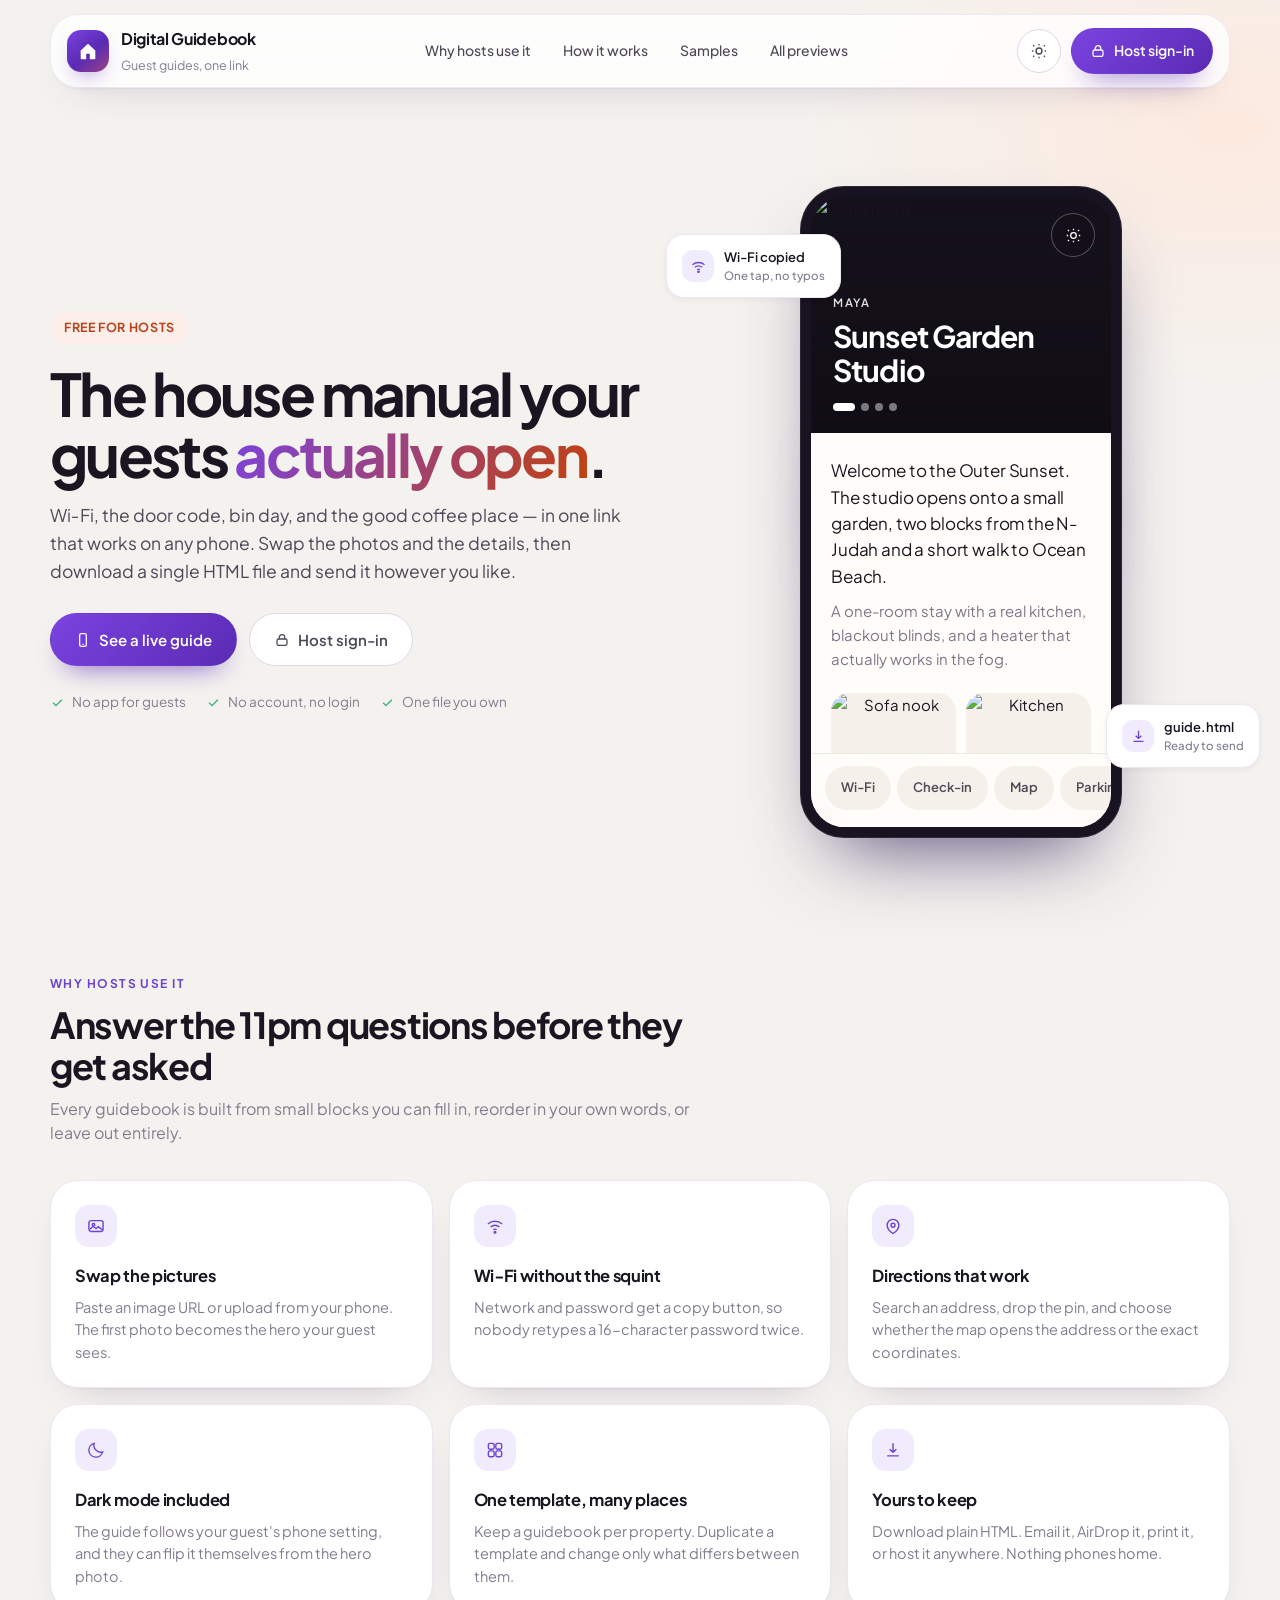
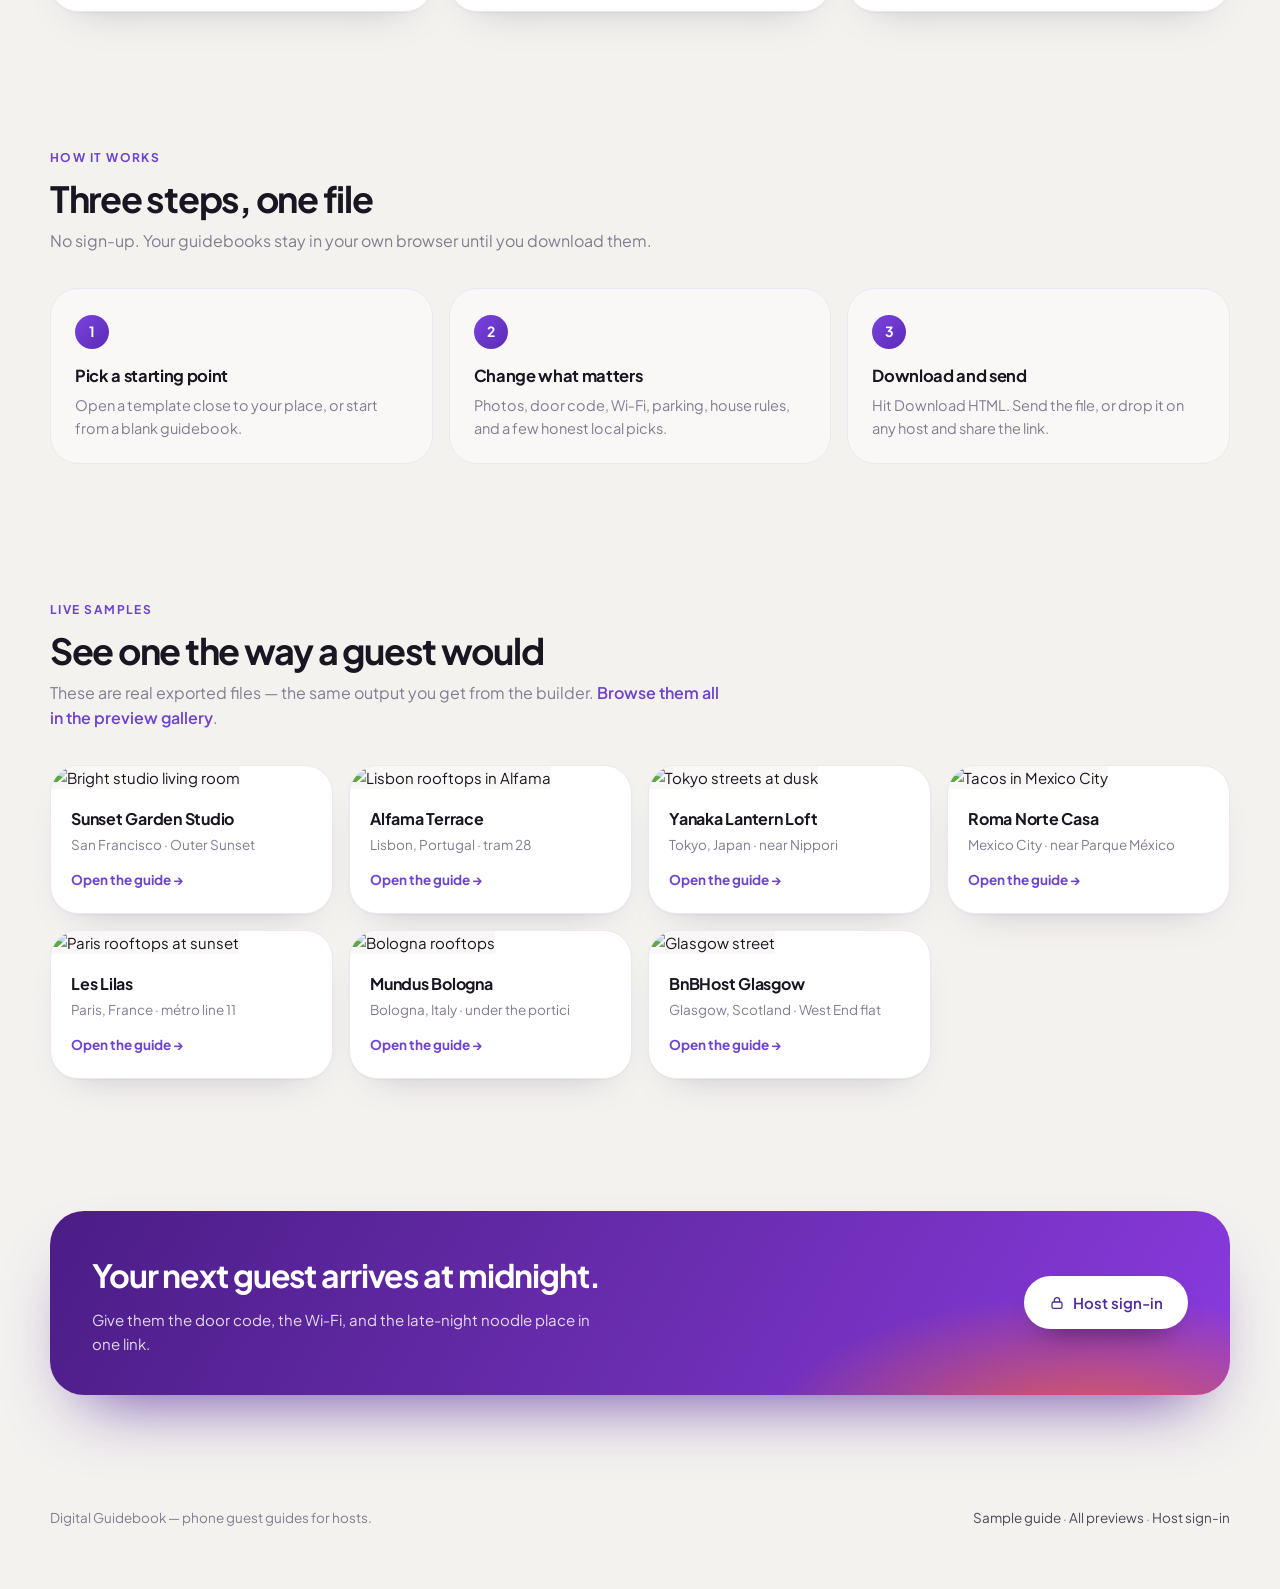
==== commit a731aaa5: "Make guest guides easier to use on a phone Swipe or tap to change cover photos, copy the door code a" ====
--- a/index.html
+++ b/index.html
@@ -16,9 +16,9 @@
   <link rel="preload" as="style" href="https://fonts.googleapis.com/css2?family=Plus+Jakarta+Sans:wght@400;500;600;700&display=swap" />
   <link rel="stylesheet" href="https://fonts.googleapis.com/css2?family=Plus+Jakarta+Sans:wght@400;500;600;700&display=swap" media="print" onload="this.media='all'" />
   <noscript><link rel="stylesheet" href="https://fonts.googleapis.com/css2?family=Plus+Jakarta+Sans:wght@400;500;600;700&display=swap" /></noscript>
-  <link rel="stylesheet" href="./css/tokens.css" />
-  <link rel="stylesheet" href="./css/landing.css" />
-  <link rel="stylesheet" href="./css/guest.css?v=2" />
+  <link rel="stylesheet" href="./css/tokens.css?v=3" />
+  <link rel="stylesheet" href="./css/landing.css?v=3" />
+  <link rel="stylesheet" href="./css/guest.css?v=3" />
   <script>
     try {
       var saved = localStorage.getItem("digital-guidebook-theme");
@@ -46,6 +46,7 @@
         <a href="#features">Why hosts use it</a>
         <a href="#how">How it works</a>
         <a href="#samples">Samples</a>
+        <a href="https://guest-guides-preview.vercel.app">All previews</a>
       </div>
       <div class="nav-actions">
         <button class="btn-icon" id="theme-toggle" type="button" aria-label="Toggle dark mode" title="Toggle dark mode">
@@ -202,7 +203,7 @@
       <div class="section-head">
         <span class="eyebrow-text">Live samples</span>
         <h2>See one the way a guest would</h2>
-        <p>These are real exported files — the same output you get from the builder.</p>
+        <p>These are real exported files — the same output you get from the builder. <a href="https://guest-guides-preview.vercel.app">Browse them all in the preview gallery</a>.</p>
       </div>
       <div class="sample-grid">
         <a class="sample" href="./samples/sunset-garden-studio.html">
@@ -281,13 +282,13 @@
 
     <footer class="site-footer">
       <span>Digital Guidebook — phone guest guides for hosts.</span>
-      <span><a href="./samples/sunset-garden-studio.html">Sample guide</a> · <a href="./studio.html">Host sign-in</a></span>
+      <span><a href="./samples/sunset-garden-studio.html">Sample guide</a> · <a href="https://guest-guides-preview.vercel.app">All previews</a> · <a href="./studio.html">Host sign-in</a></span>
     </footer>
   </div>
 
   <script src="./js/theme.js"></script>
   <script src="./js/templates.js"></script>
-  <script src="./js/guest-render.js?v=2"></script>
+  <script src="./js/guest-render.js?v=3"></script>
   <script src="./js/landing.js"></script>
 </body>
 </html>
--- a/css/tokens.css
+++ b/css/tokens.css
@@ -205,3 +205,8 @@
 .hidden {
   display: none !important;
 }
+
+:focus-visible {
+  outline: 2px solid var(--accent);
+  outline-offset: 3px;
+}
--- a/css/landing.css
+++ b/css/landing.css
@@ -250,6 +250,16 @@
   font-size: 16px;
 }
 
+.section-head a {
+  color: var(--accent);
+  font-weight: 600;
+  text-decoration: none;
+}
+
+.section-head a:hover {
+  text-decoration: underline;
+}
+
 .eyebrow-text {
   font-size: 12px;
   font-weight: 700;
--- a/css/guest.css
+++ b/css/guest.css
@@ -81,6 +81,7 @@
   min-height: 330px;
   overflow: hidden;
   background: #15121b;
+  touch-action: pan-y;
 }
 
 .guest-hero-photo {
@@ -244,6 +245,11 @@
   box-shadow: var(--guest-shadow);
 }
 
+.guest-actions a:hover,
+.guest-actions button:hover {
+  border-color: color-mix(in srgb, var(--guest-accent) 40%, var(--guest-line));
+}
+
 .guest-actions strong {
   font-size: 13.5px;
 }
@@ -263,6 +269,7 @@
   border: 1px solid var(--guest-line);
   border-radius: 22px;
   box-shadow: var(--guest-shadow);
+  scroll-margin-bottom: 92px;
 }
 
 .guest-card h2 {
@@ -327,8 +334,12 @@
   padding-top: 0;
 }
 
-.guest-wifi button {
+.guest-wifi button,
+.guest-copy {
   flex: none;
+  display: inline-flex;
+  align-items: center;
+  justify-content: center;
   border: 0;
   background: var(--guest-accent-soft);
   color: var(--guest-accent);
@@ -342,6 +353,10 @@
   touch-action: manipulation;
 }
 
+.guest-card > p .guest-copy {
+  margin: 4px 0 0;
+}
+
 .guest-map {
   width: 100%;
   height: 210px;
@@ -405,12 +420,29 @@
   margin-bottom: 24px;
 }
 
+.guest-gallery-shot {
+  margin: 0;
+  padding: 0;
+  border: 0;
+  background: transparent;
+  border-radius: 18px;
+  overflow: hidden;
+  cursor: pointer;
+  touch-action: manipulation;
+}
+
+.guest-gallery-shot img,
 .guest-gallery img {
+  display: block;
   width: 100%;
   height: 124px;
   object-fit: cover;
   border-radius: 18px;
   background: var(--guest-chip);
+}
+
+.guest-gallery-shot.is-on img {
+  box-shadow: 0 0 0 2px var(--guest-accent);
 }
 
 .guest-nav {
@@ -445,6 +477,21 @@
   font-weight: 600;
   text-decoration: none;
   touch-action: manipulation;
+}
+
+.guest-nav a.is-on {
+  background: var(--guest-accent);
+  color: #fff;
+}
+
+.guest-app[data-guest-theme="dark"] .guest-nav a.is-on {
+  color: #17141d;
+}
+
+@media (prefers-color-scheme: dark) {
+  .guest-app[data-guest-theme="auto"] .guest-nav a.is-on {
+    color: #17141d;
+  }
 }
 
 .guest-hidden {
@@ -478,6 +525,15 @@
   opacity: 1;
 }
 
+.guest-app :focus-visible {
+  outline: 2px solid var(--guest-accent);
+  outline-offset: 3px;
+}
+
+.device-screen .guest-hero {
+  min-height: 236px;
+}
+
 @media (prefers-reduced-transparency: reduce) {
   .guest-nav,
   .guest-theme-toggle {
@@ -500,6 +556,7 @@
     padding: 20px 16px 104px;
   }
 
+  .guest-gallery-shot img,
   .guest-gallery img {
     height: 108px;
   }
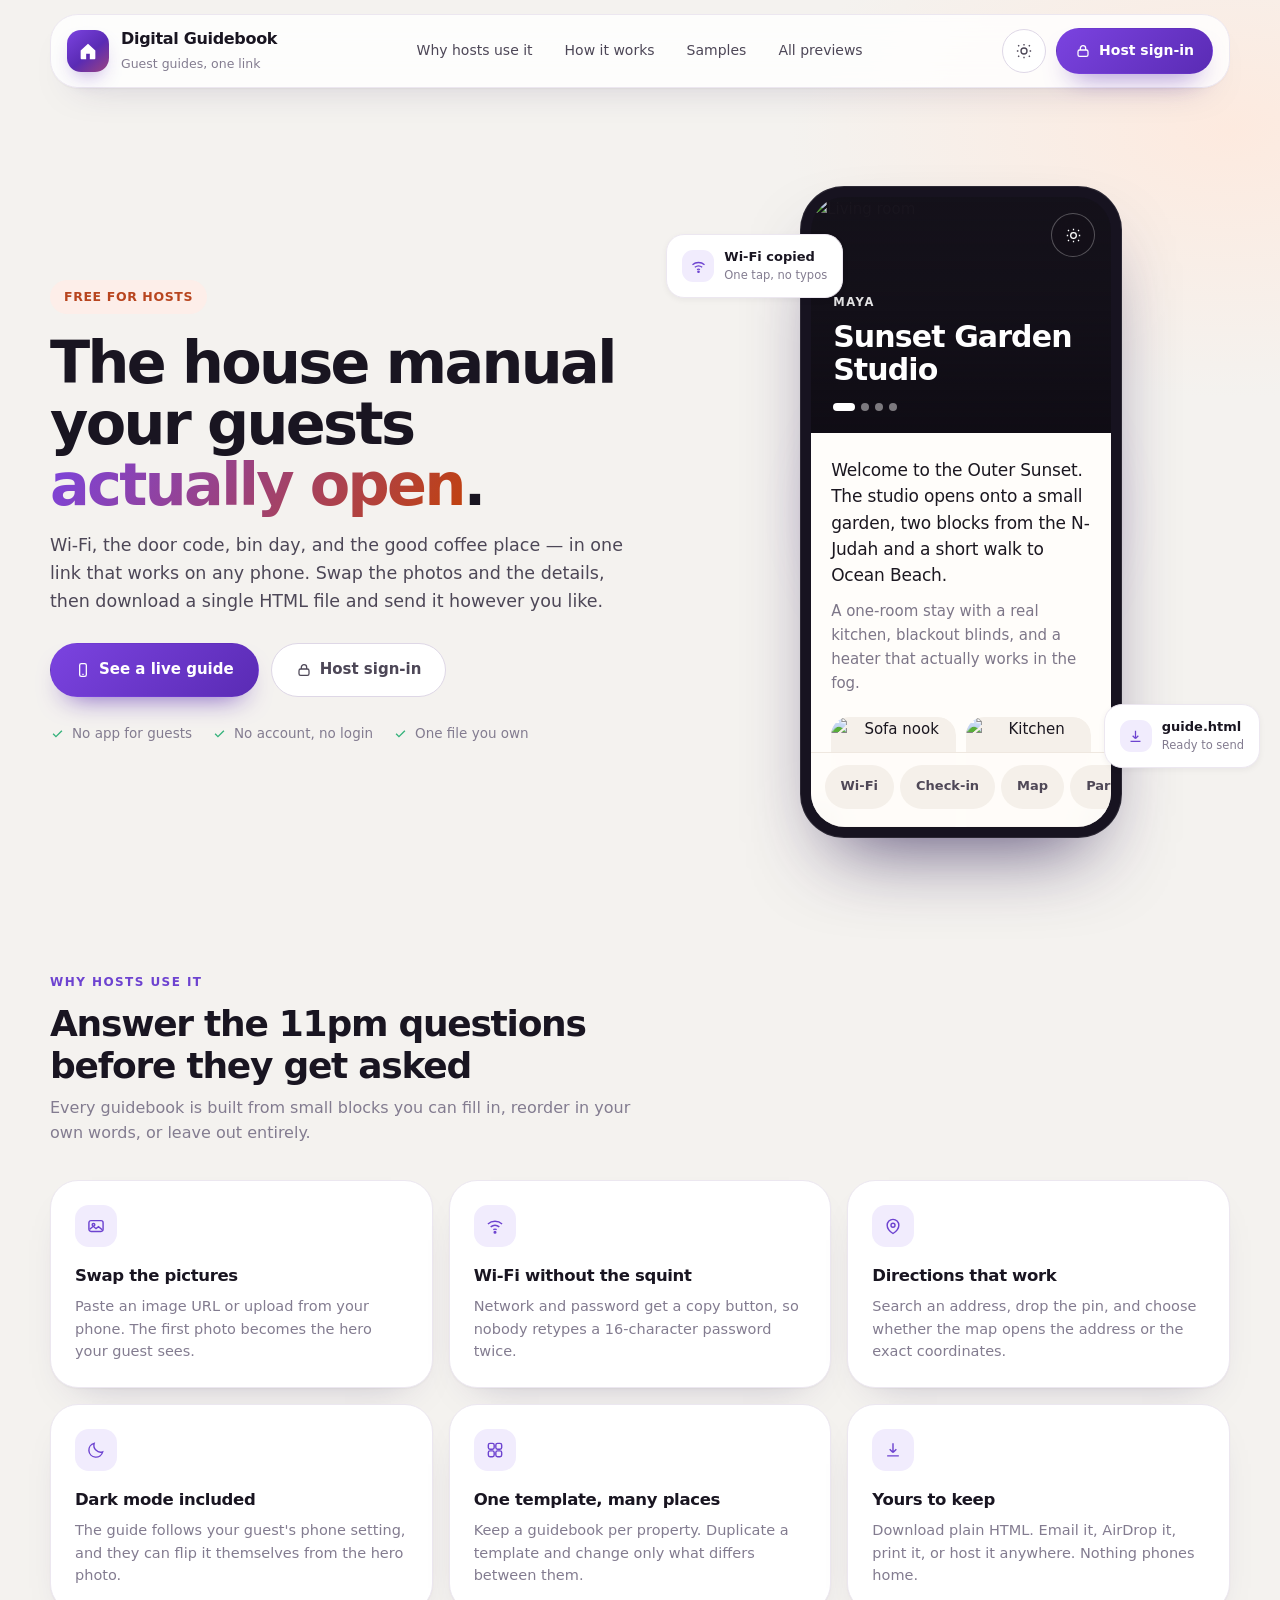
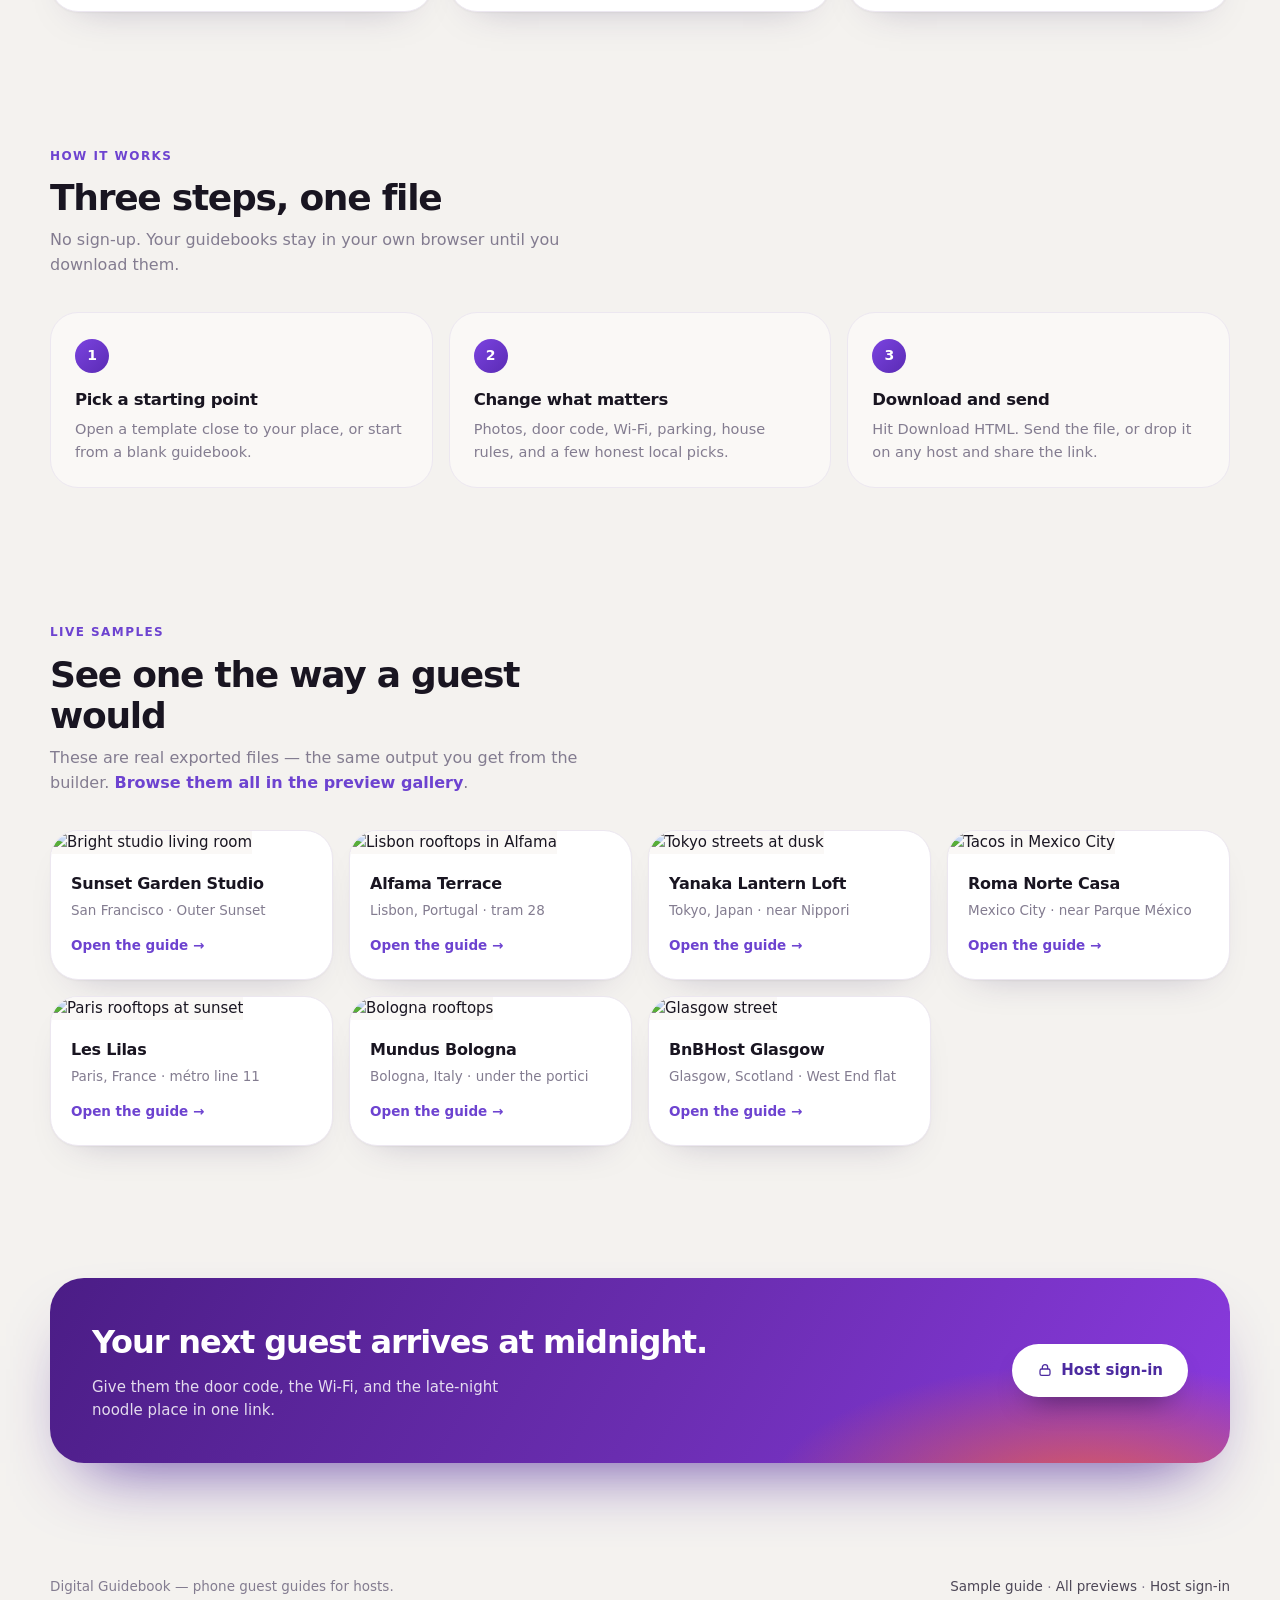
==== commit 394f0ab8: "Harden guest guides against XSS and tighten hosting headers. Block script breakout in exported HTML," ====
--- a/index.html
+++ b/index.html
@@ -7,6 +7,7 @@
   <title>Digital Guidebook — the guest guide hosts hand over as one link</title>
   <meta name="description" content="Build a phone-friendly Airbnb guest guide: Wi‑Fi, check-in, house notes and local picks. Swap photos and details, then download a single HTML file for your guests. Free, no guest app." />
   <meta name="robots" content="index,follow" />
+  <meta http-equiv="Content-Security-Policy" content="default-src 'self'; base-uri 'self'; object-src 'none'; form-action 'self'; script-src 'self'; style-src 'self' https://fonts.googleapis.com; font-src https://fonts.gstatic.com; img-src 'self' data: http: https:; frame-src https://www.openstreetmap.org; connect-src 'self'; worker-src 'none'" />
   <link rel="canonical" href="https://guest-guides.vercel.app/" />
   <meta property="og:title" content="Digital Guidebook — guest guides hosts actually use" />
   <meta property="og:description" content="Wi‑Fi, check-in, house notes and local picks in one link. Download it as a single HTML file." />
@@ -14,19 +15,11 @@
   <link rel="preconnect" href="https://fonts.googleapis.com" />
   <link rel="preconnect" href="https://fonts.gstatic.com" crossorigin />
   <link rel="preload" as="style" href="https://fonts.googleapis.com/css2?family=Plus+Jakarta+Sans:wght@400;500;600;700&display=swap" />
-  <link rel="stylesheet" href="https://fonts.googleapis.com/css2?family=Plus+Jakarta+Sans:wght@400;500;600;700&display=swap" media="print" onload="this.media='all'" />
-  <noscript><link rel="stylesheet" href="https://fonts.googleapis.com/css2?family=Plus+Jakarta+Sans:wght@400;500;600;700&display=swap" /></noscript>
-  <link rel="stylesheet" href="./css/tokens.css?v=3" />
-  <link rel="stylesheet" href="./css/landing.css?v=3" />
-  <link rel="stylesheet" href="./css/guest.css?v=3" />
-  <script>
-    try {
-      var saved = localStorage.getItem("digital-guidebook-theme");
-      document.documentElement.dataset.theme = saved === "light" || saved === "dark"
-        ? saved
-        : (window.matchMedia("(prefers-color-scheme: dark)").matches ? "dark" : "light");
-    } catch (e) {}
-  </script>
+  <link rel="stylesheet" href="https://fonts.googleapis.com/css2?family=Plus+Jakarta+Sans:wght@400;500;600;700&display=swap" />
+  <link rel="stylesheet" href="./css/tokens.css?v=4" />
+  <link rel="stylesheet" href="./css/landing.css?v=4" />
+  <link rel="stylesheet" href="./css/guest.css?v=4" />
+  <script src="./js/theme.js?v=4"></script>
 </head>
 <body>
   <div class="wrap">
@@ -286,9 +279,8 @@
     </footer>
   </div>
 
-  <script src="./js/theme.js"></script>
-  <script src="./js/templates.js"></script>
-  <script src="./js/guest-render.js?v=3"></script>
-  <script src="./js/landing.js"></script>
+  <script src="./js/templates.js?v=4"></script>
+  <script src="./js/guest-render.js?v=4"></script>
+  <script src="./js/landing.js?v=4"></script>
 </body>
 </html>
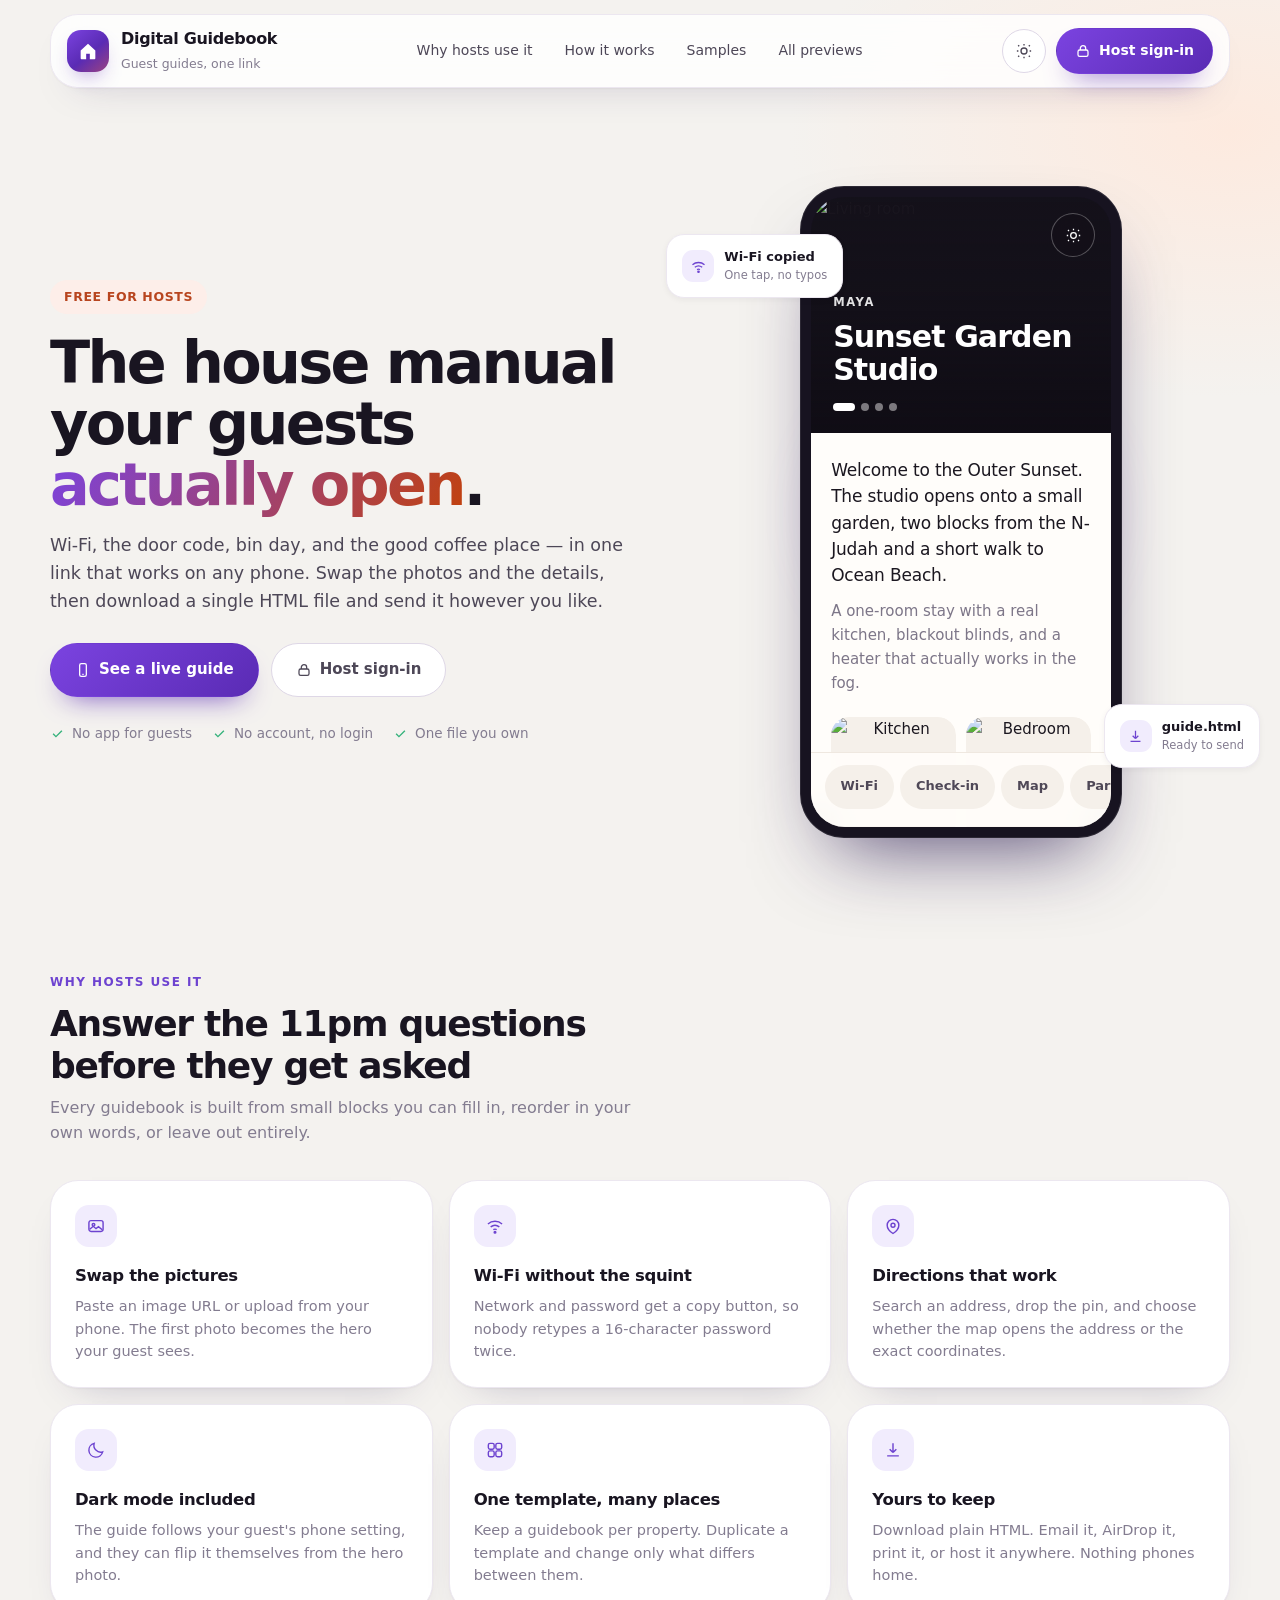
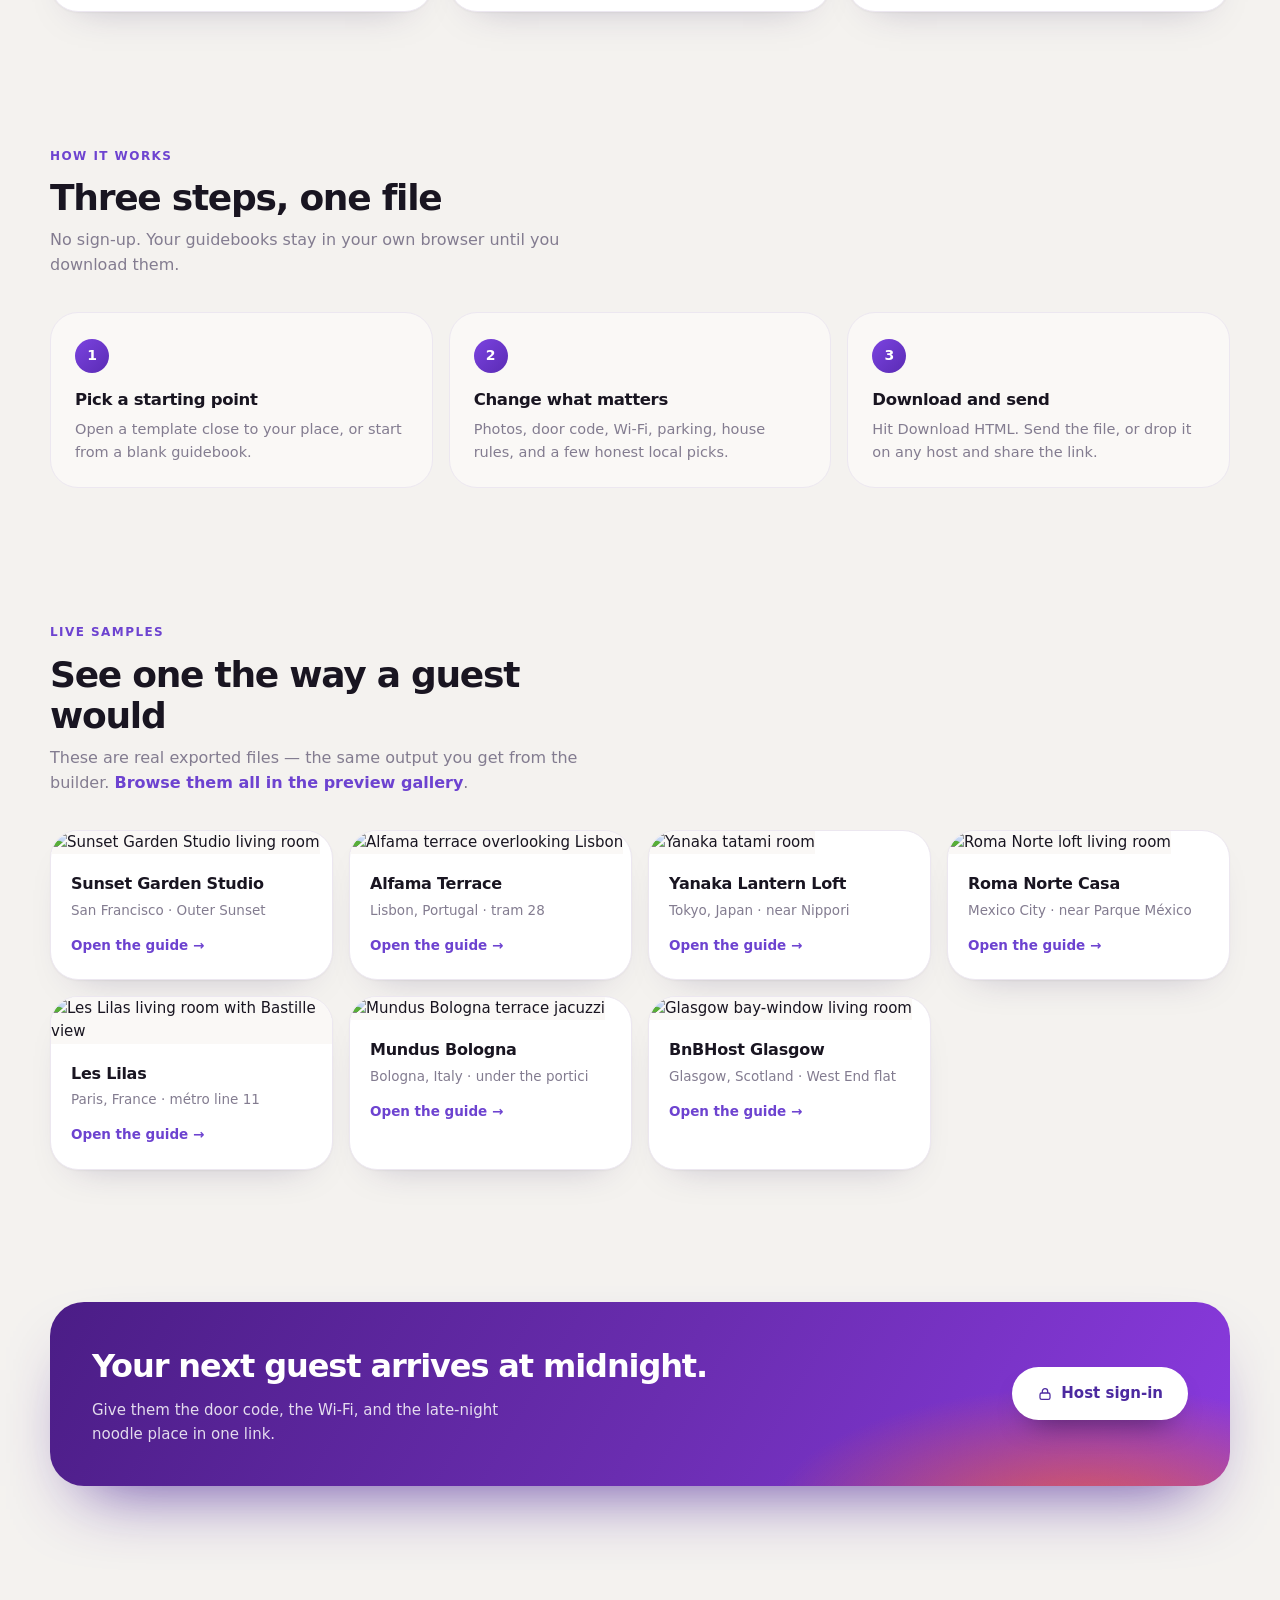
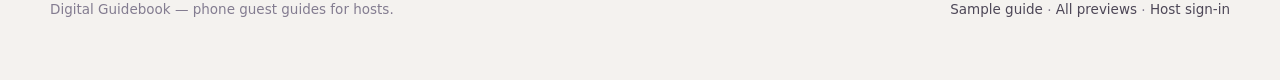
==== commit b85d178f: "Swap sample stays onto real Airbnb listing interiors. Preview guidebooks now use photogenic rooms fr" ====
--- a/index.html
+++ b/index.html
@@ -14,12 +14,13 @@
   <meta property="og:type" content="website" />
   <link rel="preconnect" href="https://fonts.googleapis.com" />
   <link rel="preconnect" href="https://fonts.gstatic.com" crossorigin />
+  <link rel="preconnect" href="https://a0.muscache.com" />
   <link rel="preload" as="style" href="https://fonts.googleapis.com/css2?family=Plus+Jakarta+Sans:wght@400;500;600;700&display=swap" />
   <link rel="stylesheet" href="https://fonts.googleapis.com/css2?family=Plus+Jakarta+Sans:wght@400;500;600;700&display=swap" />
-  <link rel="stylesheet" href="./css/tokens.css?v=4" />
-  <link rel="stylesheet" href="./css/landing.css?v=4" />
-  <link rel="stylesheet" href="./css/guest.css?v=4" />
-  <script src="./js/theme.js?v=4"></script>
+  <link rel="stylesheet" href="./css/tokens.css?v=6" />
+  <link rel="stylesheet" href="./css/landing.css?v=6" />
+  <link rel="stylesheet" href="./css/guest.css?v=6" />
+  <script src="./js/theme.js?v=6"></script>
 </head>
 <body>
   <div class="wrap">
@@ -200,7 +201,7 @@
       </div>
       <div class="sample-grid">
         <a class="sample" href="./samples/sunset-garden-studio.html">
-          <img src="https://images.unsplash.com/photo-1502672260266-1c1ef2d93688?auto=format&fit=crop&w=800&q=70" alt="Bright studio living room" width="800" height="178" loading="lazy" decoding="async" />
+          <img src="https://a0.muscache.com/im/pictures/airflow/Hosting-3079929/original/67bf0f10-3eac-4356-8857-fdbb61012dab.jpg?im_w=1200" alt="Sunset Garden Studio living room" width="800" height="178" loading="lazy" decoding="async" />
           <div class="sample-body">
             <strong>Sunset Garden Studio</strong>
             <span>San Francisco · Outer Sunset</span>
@@ -208,7 +209,7 @@
           </div>
         </a>
         <a class="sample" href="./samples/alfama-terrace.html">
-          <img src="https://images.unsplash.com/photo-1555881400-74d7acaacd8b?auto=format&fit=crop&w=800&q=70" alt="Lisbon rooftops in Alfama" width="800" height="178" loading="lazy" decoding="async" />
+          <img src="https://a0.muscache.com/im/pictures/miso/Hosting-495237/original/d4473fcd-b464-484b-a9ac-1339c6d3f378.jpeg?im_w=1200" alt="Alfama terrace overlooking Lisbon" width="800" height="178" loading="lazy" decoding="async" />
           <div class="sample-body">
             <strong>Alfama Terrace</strong>
             <span>Lisbon, Portugal · tram 28</span>
@@ -216,7 +217,7 @@
           </div>
         </a>
         <a class="sample" href="./samples/yanaka-lantern-loft.html">
-          <img src="https://images.unsplash.com/photo-1540959733332-eab4deabeeaf?auto=format&fit=crop&w=800&q=70" alt="Tokyo streets at dusk" width="800" height="178" loading="lazy" decoding="async" />
+          <img src="https://a0.muscache.com/im/pictures/106035557/bf134f9c_original.jpg?im_w=1200" alt="Yanaka tatami room" width="800" height="178" loading="lazy" decoding="async" />
           <div class="sample-body">
             <strong>Yanaka Lantern Loft</strong>
             <span>Tokyo, Japan · near Nippori</span>
@@ -224,7 +225,7 @@
           </div>
         </a>
         <a class="sample" href="./samples/roma-norte-casa.html">
-          <img src="https://images.unsplash.com/photo-1551504734-5ee1c4a1479b?auto=format&fit=crop&w=800&q=70" alt="Tacos in Mexico City" width="800" height="178" loading="lazy" decoding="async" />
+          <img src="https://a0.muscache.com/im/pictures/airflow/Hosting-953052904610923157/original/06f064ff-3b10-4a2d-b6c6-02c8bde04a6c.jpg?im_w=1200" alt="Roma Norte loft living room" width="800" height="178" loading="lazy" decoding="async" />
           <div class="sample-body">
             <strong>Roma Norte Casa</strong>
             <span>Mexico City · near Parque México</span>
@@ -232,7 +233,7 @@
           </div>
         </a>
         <a class="sample" href="./samples/les-lilas.html">
-          <img src="https://images.unsplash.com/photo-1502602898657-3e91760cbb34?auto=format&fit=crop&w=800&q=70" alt="Paris rooftops at sunset" width="800" height="178" loading="lazy" decoding="async" />
+          <img src="https://a0.muscache.com/im/pictures/79198232-7884-4356-9cc8-71d0c17f4c55.jpg?im_w=1200" alt="Les Lilas living room with Bastille view" width="800" height="178" loading="lazy" decoding="async" />
           <div class="sample-body">
             <strong>Les Lilas</strong>
             <span>Paris, France · métro line 11</span>
@@ -240,7 +241,7 @@
           </div>
         </a>
         <a class="sample" href="./samples/mundus-bologna.html">
-          <img src="https://images.unsplash.com/photo-1516483638261-f4dbaf036963?auto=format&fit=crop&w=800&q=70" alt="Bologna rooftops" width="800" height="178" loading="lazy" decoding="async" />
+          <img src="https://a0.muscache.com/im/pictures/hosting/Hosting-738225000657298753/original/314b8300-6d12-4c3c-b207-f242ffa0600b.jpeg?im_w=1200" alt="Mundus Bologna terrace jacuzzi" width="800" height="178" loading="lazy" decoding="async" />
           <div class="sample-body">
             <strong>Mundus Bologna</strong>
             <span>Bologna, Italy · under the portici</span>
@@ -248,7 +249,7 @@
           </div>
         </a>
         <a class="sample" href="./samples/bnbhost-glasgow.html">
-          <img src="https://images.unsplash.com/photo-1552832230-c0197dd311b5?auto=format&fit=crop&w=800&q=70" alt="Glasgow street" width="800" height="178" loading="lazy" decoding="async" />
+          <img src="https://a0.muscache.com/im/pictures/prohost-api/Hosting-1370329958509772935/original/914077fa-3c00-43ae-a353-e2fe2a0c7d49.jpeg?im_w=1200" alt="Glasgow bay-window living room" width="800" height="178" loading="lazy" decoding="async" />
           <div class="sample-body">
             <strong>BnBHost Glasgow</strong>
             <span>Glasgow, Scotland · West End flat</span>
@@ -279,8 +280,8 @@
     </footer>
   </div>
 
-  <script src="./js/templates.js?v=4"></script>
-  <script src="./js/guest-render.js?v=4"></script>
-  <script src="./js/landing.js?v=4"></script>
+  <script src="./js/templates.js?v=6"></script>
+  <script src="./js/guest-render.js?v=6"></script>
+  <script src="./js/landing.js?v=6"></script>
 </body>
 </html>
--- a/css/guest.css
+++ b/css/guest.css
@@ -353,6 +353,15 @@
   touch-action: manipulation;
 }
 
+.guest-copy-field {
+  position: fixed;
+  left: -9999px;
+  top: 0;
+  width: 1px;
+  height: 1px;
+  opacity: 0;
+}
+
 .guest-card > p .guest-copy {
   margin: 4px 0 0;
 }
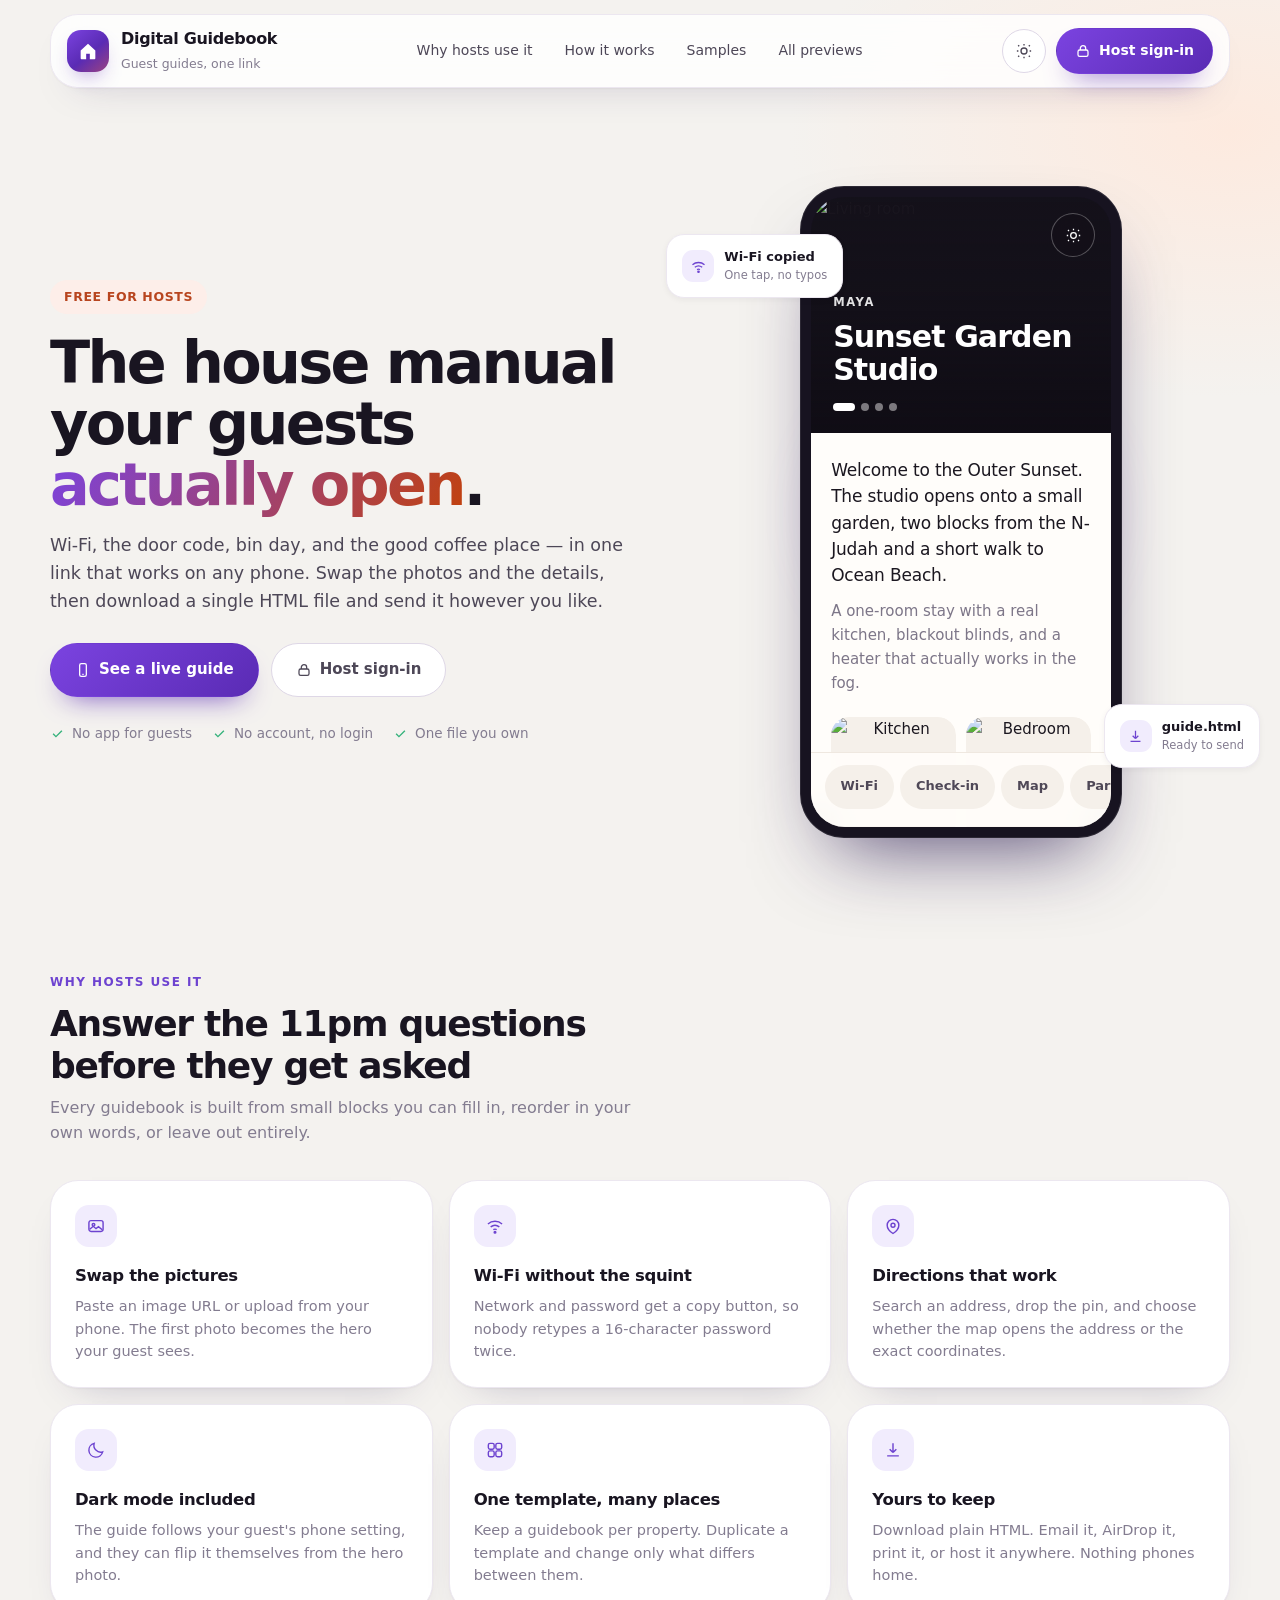
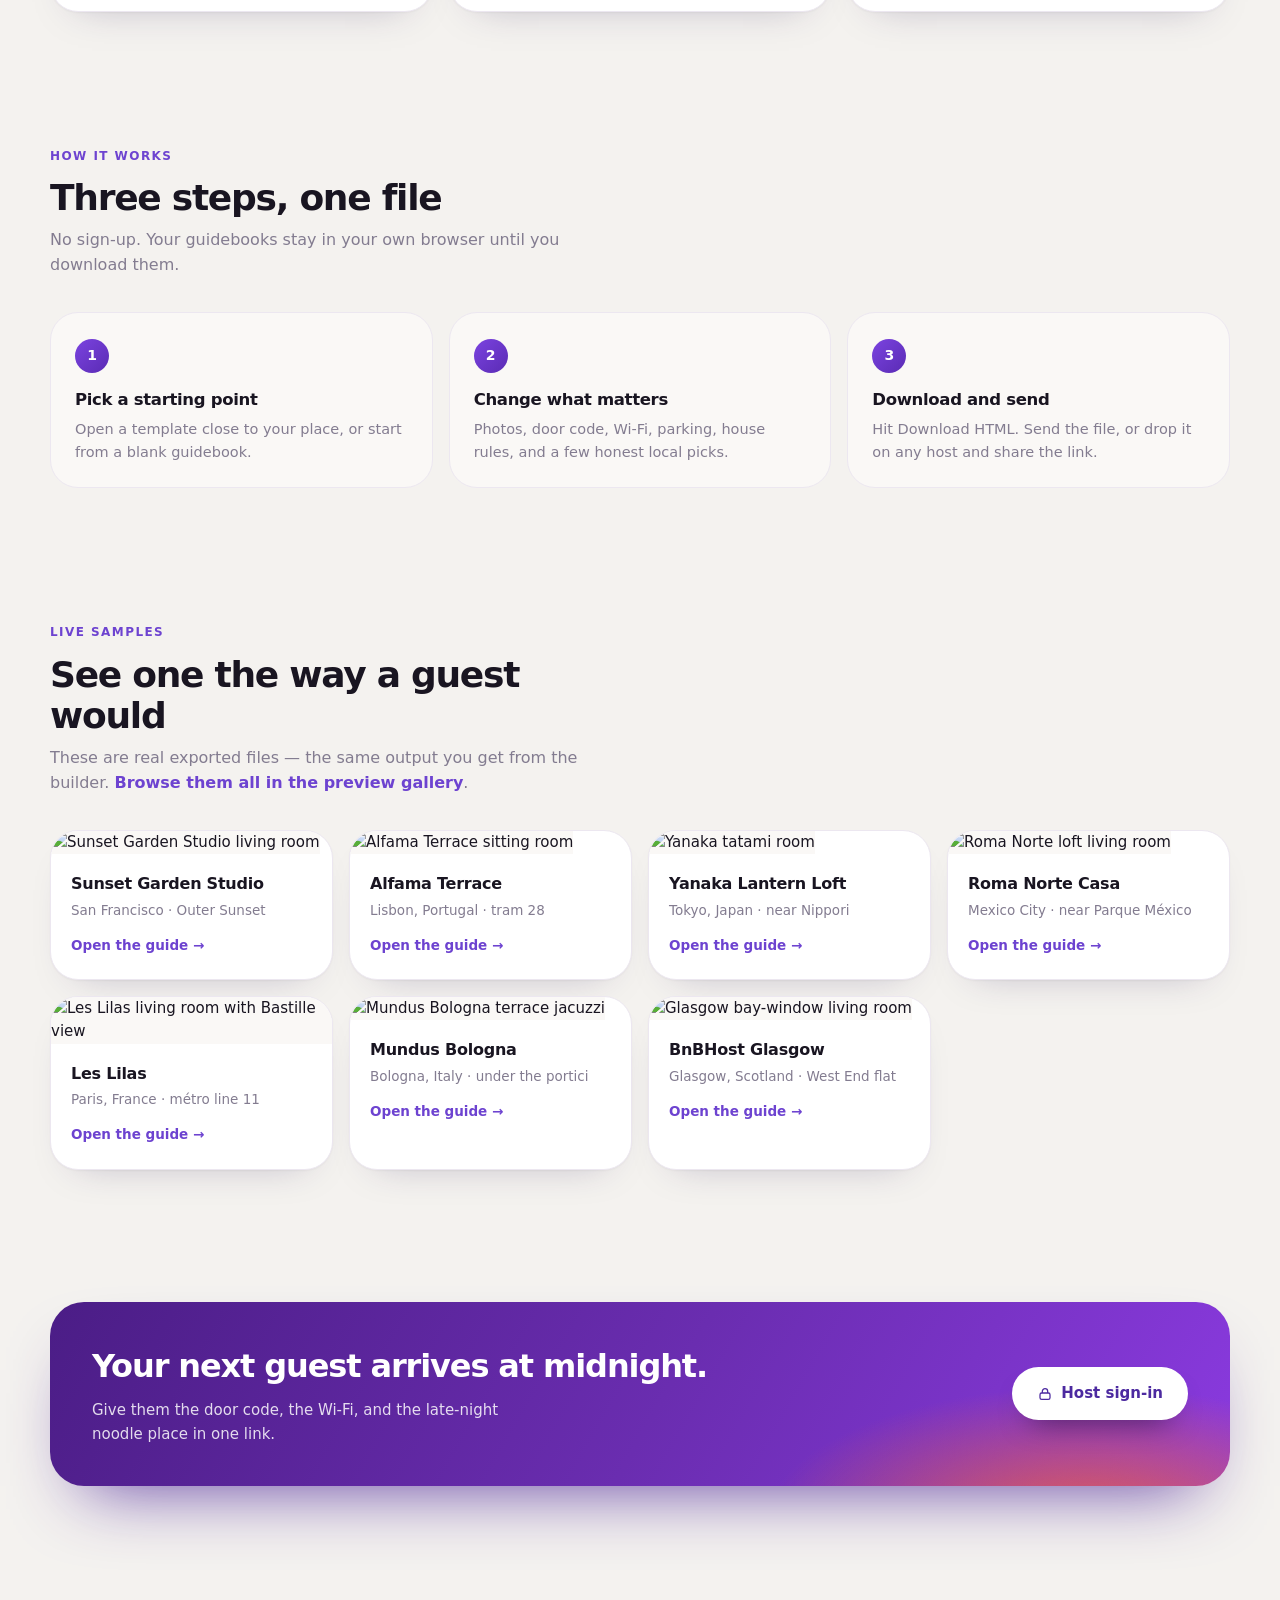
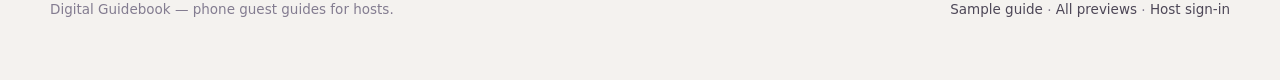
==== commit 59b1db6c: "Eager-load landing cards so Airbnb interiors show immediately. Use the Alfama sitting room as the Li" ====
--- a/index.html
+++ b/index.html
@@ -201,7 +201,7 @@
       </div>
       <div class="sample-grid">
         <a class="sample" href="./samples/sunset-garden-studio.html">
-          <img src="https://a0.muscache.com/im/pictures/airflow/Hosting-3079929/original/67bf0f10-3eac-4356-8857-fdbb61012dab.jpg?im_w=1200" alt="Sunset Garden Studio living room" width="800" height="178" loading="lazy" decoding="async" />
+          <img src="https://a0.muscache.com/im/pictures/airflow/Hosting-3079929/original/67bf0f10-3eac-4356-8857-fdbb61012dab.jpg?im_w=1200" alt="Sunset Garden Studio living room" width="800" height="178" loading="eager" decoding="async" />
           <div class="sample-body">
             <strong>Sunset Garden Studio</strong>
             <span>San Francisco · Outer Sunset</span>
@@ -209,7 +209,7 @@
           </div>
         </a>
         <a class="sample" href="./samples/alfama-terrace.html">
-          <img src="https://a0.muscache.com/im/pictures/miso/Hosting-495237/original/d4473fcd-b464-484b-a9ac-1339c6d3f378.jpeg?im_w=1200" alt="Alfama terrace overlooking Lisbon" width="800" height="178" loading="lazy" decoding="async" />
+          <img src="https://a0.muscache.com/im/pictures/miso/Hosting-495237/original/c7d872aa-c20e-4271-a003-507273a3ef0c.jpeg?im_w=1200" alt="Alfama Terrace sitting room" width="800" height="178" loading="eager" decoding="async" />
           <div class="sample-body">
             <strong>Alfama Terrace</strong>
             <span>Lisbon, Portugal · tram 28</span>
@@ -217,7 +217,7 @@
           </div>
         </a>
         <a class="sample" href="./samples/yanaka-lantern-loft.html">
-          <img src="https://a0.muscache.com/im/pictures/106035557/bf134f9c_original.jpg?im_w=1200" alt="Yanaka tatami room" width="800" height="178" loading="lazy" decoding="async" />
+          <img src="https://a0.muscache.com/im/pictures/106035557/bf134f9c_original.jpg?im_w=1200" alt="Yanaka tatami room" width="800" height="178" loading="eager" decoding="async" />
           <div class="sample-body">
             <strong>Yanaka Lantern Loft</strong>
             <span>Tokyo, Japan · near Nippori</span>
@@ -225,7 +225,7 @@
           </div>
         </a>
         <a class="sample" href="./samples/roma-norte-casa.html">
-          <img src="https://a0.muscache.com/im/pictures/airflow/Hosting-953052904610923157/original/06f064ff-3b10-4a2d-b6c6-02c8bde04a6c.jpg?im_w=1200" alt="Roma Norte loft living room" width="800" height="178" loading="lazy" decoding="async" />
+          <img src="https://a0.muscache.com/im/pictures/airflow/Hosting-953052904610923157/original/06f064ff-3b10-4a2d-b6c6-02c8bde04a6c.jpg?im_w=1200" alt="Roma Norte loft living room" width="800" height="178" loading="eager" decoding="async" />
           <div class="sample-body">
             <strong>Roma Norte Casa</strong>
             <span>Mexico City · near Parque México</span>
@@ -233,7 +233,7 @@
           </div>
         </a>
         <a class="sample" href="./samples/les-lilas.html">
-          <img src="https://a0.muscache.com/im/pictures/79198232-7884-4356-9cc8-71d0c17f4c55.jpg?im_w=1200" alt="Les Lilas living room with Bastille view" width="800" height="178" loading="lazy" decoding="async" />
+          <img src="https://a0.muscache.com/im/pictures/79198232-7884-4356-9cc8-71d0c17f4c55.jpg?im_w=1200" alt="Les Lilas living room with Bastille view" width="800" height="178" loading="eager" decoding="async" />
           <div class="sample-body">
             <strong>Les Lilas</strong>
             <span>Paris, France · métro line 11</span>
@@ -241,7 +241,7 @@
           </div>
         </a>
         <a class="sample" href="./samples/mundus-bologna.html">
-          <img src="https://a0.muscache.com/im/pictures/hosting/Hosting-738225000657298753/original/314b8300-6d12-4c3c-b207-f242ffa0600b.jpeg?im_w=1200" alt="Mundus Bologna terrace jacuzzi" width="800" height="178" loading="lazy" decoding="async" />
+          <img src="https://a0.muscache.com/im/pictures/hosting/Hosting-738225000657298753/original/314b8300-6d12-4c3c-b207-f242ffa0600b.jpeg?im_w=1200" alt="Mundus Bologna terrace jacuzzi" width="800" height="178" loading="eager" decoding="async" />
           <div class="sample-body">
             <strong>Mundus Bologna</strong>
             <span>Bologna, Italy · under the portici</span>
@@ -249,7 +249,7 @@
           </div>
         </a>
         <a class="sample" href="./samples/bnbhost-glasgow.html">
-          <img src="https://a0.muscache.com/im/pictures/prohost-api/Hosting-1370329958509772935/original/914077fa-3c00-43ae-a353-e2fe2a0c7d49.jpeg?im_w=1200" alt="Glasgow bay-window living room" width="800" height="178" loading="lazy" decoding="async" />
+          <img src="https://a0.muscache.com/im/pictures/prohost-api/Hosting-1370329958509772935/original/914077fa-3c00-43ae-a353-e2fe2a0c7d49.jpeg?im_w=1200" alt="Glasgow bay-window living room" width="800" height="178" loading="eager" decoding="async" />
           <div class="sample-body">
             <strong>BnBHost Glasgow</strong>
             <span>Glasgow, Scotland · West End flat</span>
--- a/css/landing.css
+++ b/css/landing.css
@@ -385,6 +385,7 @@
   width: 100%;
   height: 178px;
   object-fit: cover;
+  object-position: center;
   background: var(--surface-sunken);
 }
 
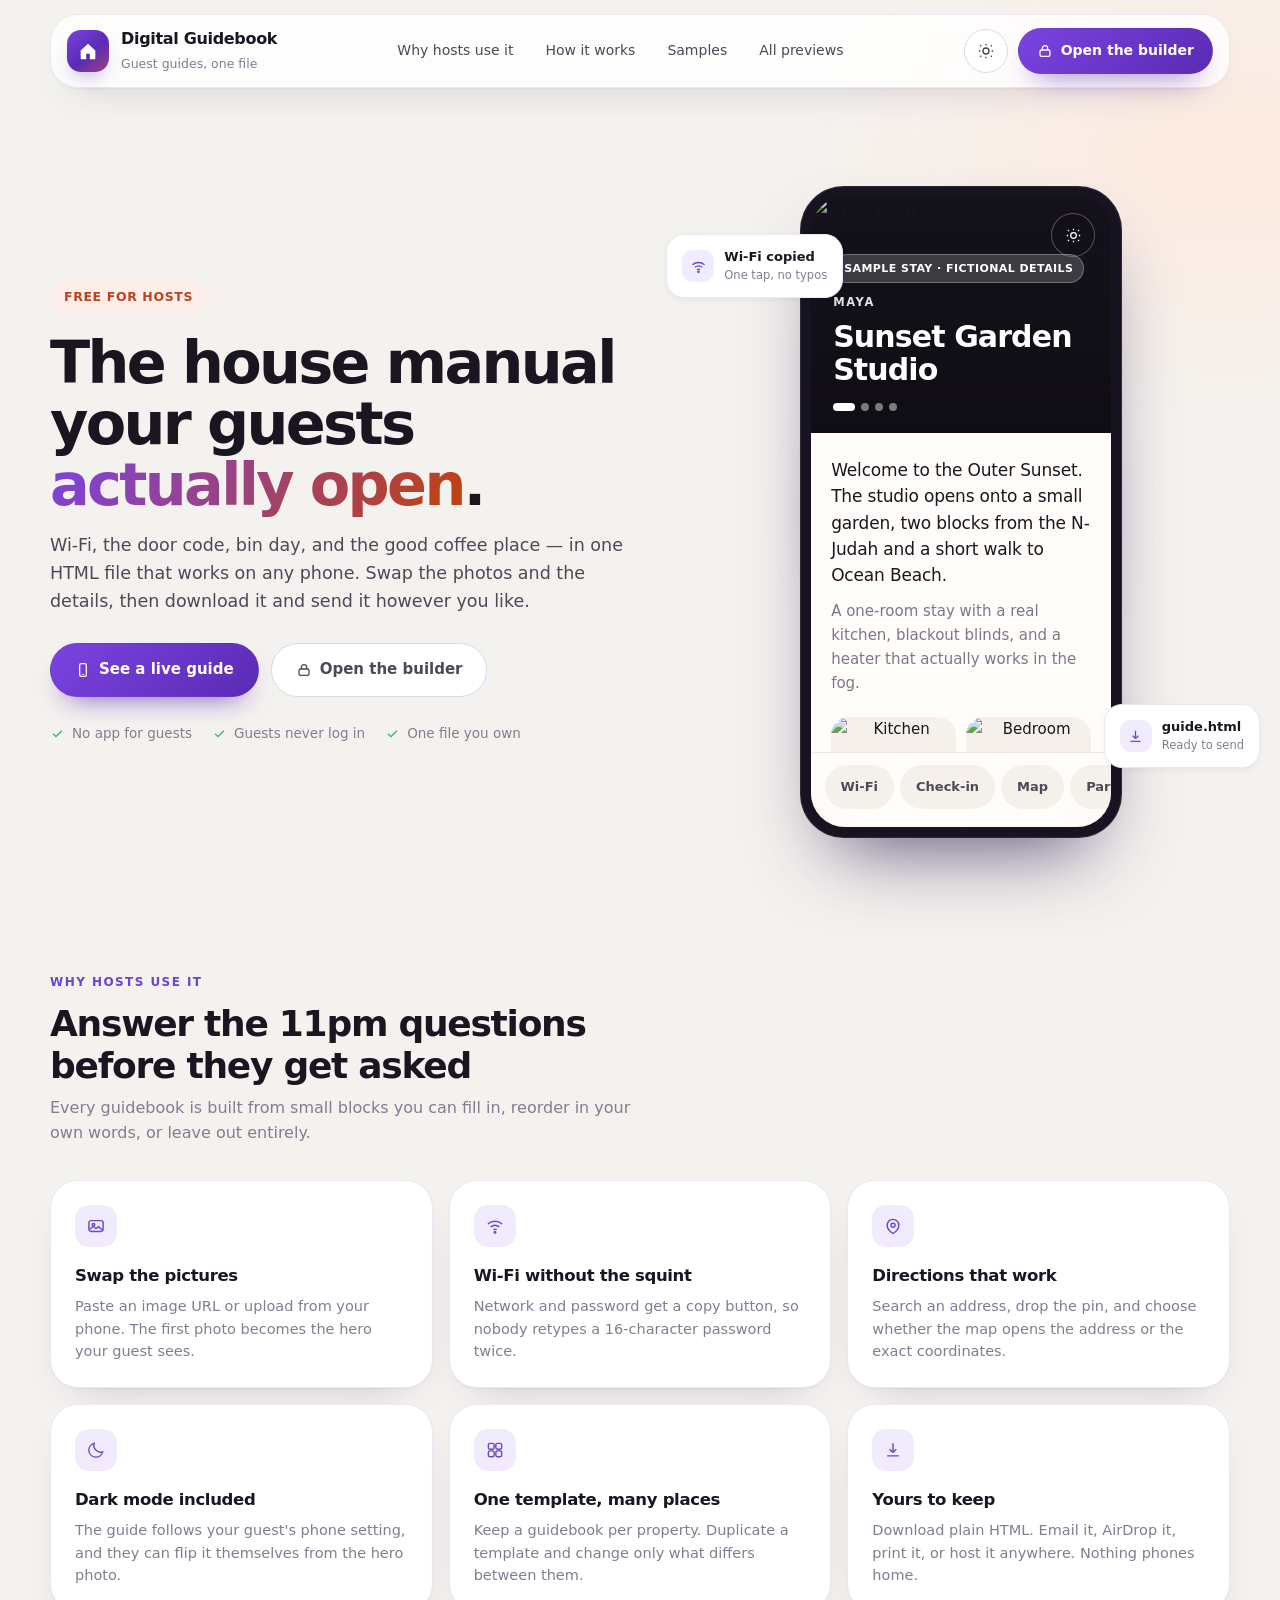
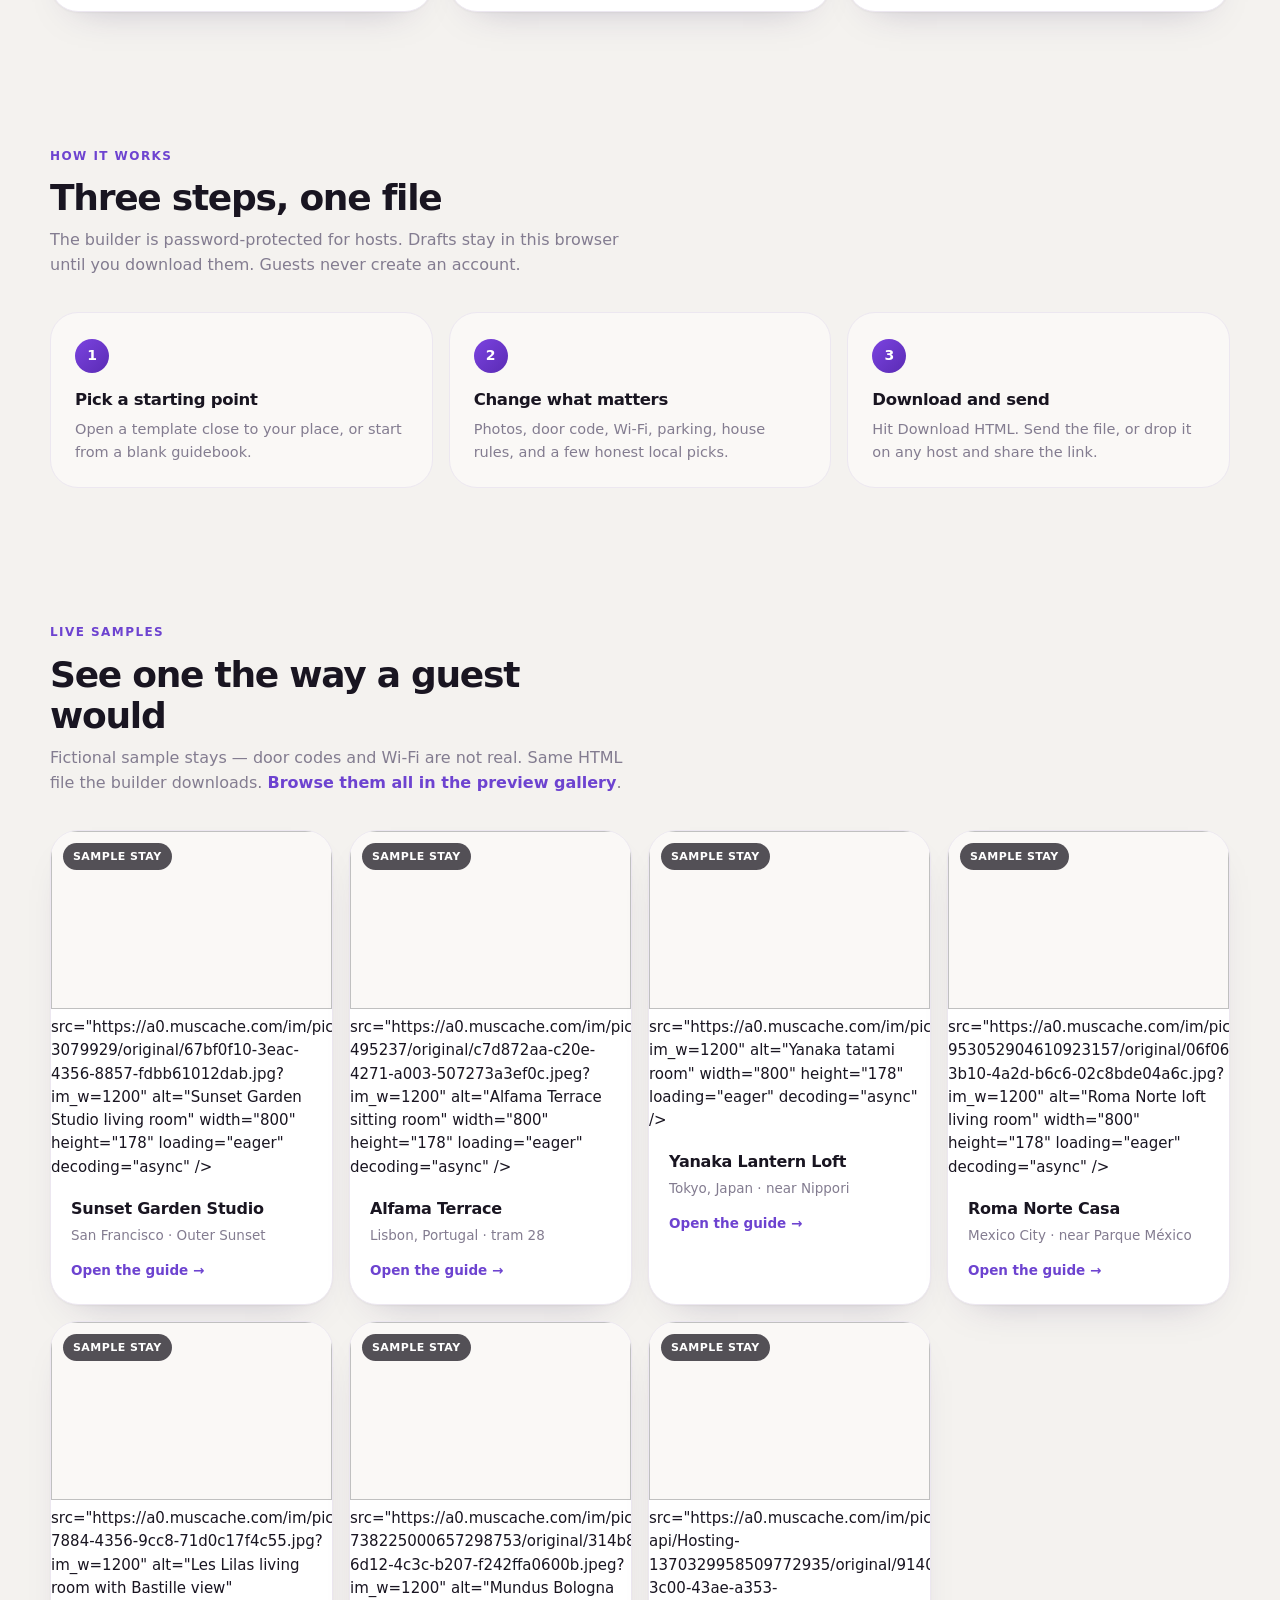
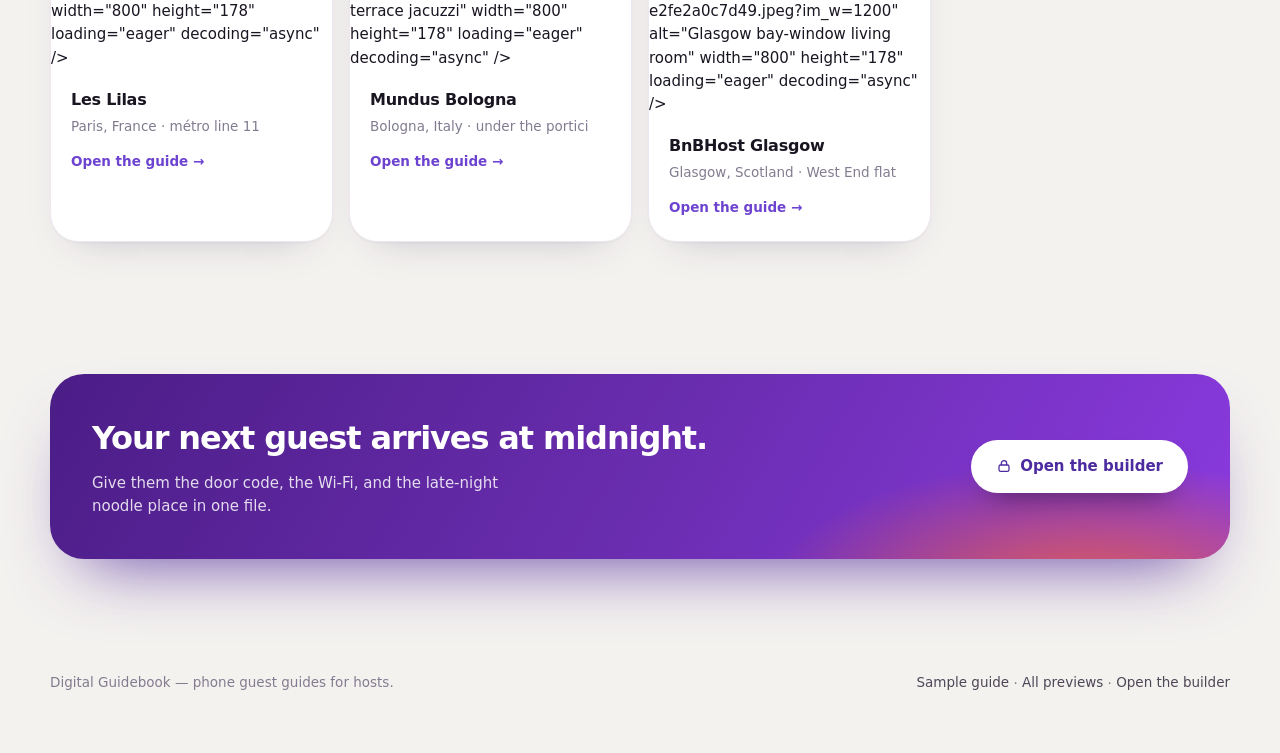
==== commit 701cd3c9: "Clarify host-facing copy so sample stays cannot be mistaken for live listings. First-run now opens a" ====
--- a/index.html
+++ b/index.html
@@ -4,23 +4,23 @@
   <meta charset="utf-8" />
   <meta name="viewport" content="width=device-width, initial-scale=1" />
   <link rel="icon" href="./favicon.svg" type="image/svg+xml" />
-  <title>Digital Guidebook — the guest guide hosts hand over as one link</title>
+  <title>Digital Guidebook — the guest guide hosts download as one file</title>
   <meta name="description" content="Build a phone-friendly Airbnb guest guide: Wi‑Fi, check-in, house notes and local picks. Swap photos and details, then download a single HTML file for your guests. Free, no guest app." />
   <meta name="robots" content="index,follow" />
   <meta http-equiv="Content-Security-Policy" content="default-src 'self'; base-uri 'self'; object-src 'none'; form-action 'self'; script-src 'self'; style-src 'self' https://fonts.googleapis.com; font-src https://fonts.gstatic.com; img-src 'self' data: http: https:; frame-src https://www.openstreetmap.org; connect-src 'self'; worker-src 'none'" />
   <link rel="canonical" href="https://guest-guides.vercel.app/" />
   <meta property="og:title" content="Digital Guidebook — guest guides hosts actually use" />
-  <meta property="og:description" content="Wi‑Fi, check-in, house notes and local picks in one link. Download it as a single HTML file." />
+  <meta property="og:description" content="Wi‑Fi, check-in, house notes and local picks in one HTML file you download and send." />
   <meta property="og:type" content="website" />
   <link rel="preconnect" href="https://fonts.googleapis.com" />
   <link rel="preconnect" href="https://fonts.gstatic.com" crossorigin />
   <link rel="preconnect" href="https://a0.muscache.com" />
   <link rel="preload" as="style" href="https://fonts.googleapis.com/css2?family=Plus+Jakarta+Sans:wght@400;500;600;700&display=swap" />
   <link rel="stylesheet" href="https://fonts.googleapis.com/css2?family=Plus+Jakarta+Sans:wght@400;500;600;700&display=swap" />
-  <link rel="stylesheet" href="./css/tokens.css?v=6" />
-  <link rel="stylesheet" href="./css/landing.css?v=6" />
-  <link rel="stylesheet" href="./css/guest.css?v=6" />
-  <script src="./js/theme.js?v=6"></script>
+  <link rel="stylesheet" href="./css/tokens.css?v=7" />
+  <link rel="stylesheet" href="./css/landing.css?v=7" />
+  <link rel="stylesheet" href="./css/guest.css?v=7" />
+  <script src="./js/theme.js?v=7"></script>
 </head>
 <body>
   <div class="wrap">
@@ -33,7 +33,7 @@
         </span>
         <span class="brand-text">
           <strong>Digital Guidebook</strong>
-          <span>Guest guides, one link</span>
+          <span>Guest guides, one file</span>
         </span>
       </a>
       <div class="nav-links">
@@ -55,7 +55,7 @@
           <svg viewBox="0 0 24 24" fill="none" stroke="currentColor" stroke-width="1.9" aria-hidden="true">
             <rect x="4.5" y="10.5" width="15" height="9.5" rx="2.5"/><path d="M8 10.5V8a4 4 0 0 1 8 0v2.5"/>
           </svg>
-          Host sign-in
+          Open the builder
         </a>
       </div>
     </nav>
@@ -65,8 +65,8 @@
         <span class="pill">Free for hosts</span>
         <h1>The house manual your guests <em>actually open</em>.</h1>
         <p class="lede">
-          Wi‑Fi, the door code, bin day, and the good coffee place — in one link that works on any phone.
-          Swap the photos and the details, then download a single HTML file and send it however you like.
+          Wi‑Fi, the door code, bin day, and the good coffee place — in one HTML file that works on any phone.
+          Swap the photos and the details, then download it and send it however you like.
         </p>
         <div class="hero-cta">
           <a class="btn btn-primary btn-lg" href="./samples/sunset-garden-studio.html">
@@ -79,7 +79,7 @@
             <svg viewBox="0 0 24 24" fill="none" stroke="currentColor" stroke-width="1.9" aria-hidden="true">
               <rect x="4.5" y="10.5" width="15" height="9.5" rx="2.5"/><path d="M8 10.5V8a4 4 0 0 1 8 0v2.5"/>
             </svg>
-            Host sign-in
+            Open the builder
           </a>
         </div>
         <div class="trust">
@@ -89,7 +89,7 @@
           </span>
           <span>
             <svg viewBox="0 0 24 24" fill="none" stroke="currentColor" stroke-width="2.2" aria-hidden="true"><path d="m5 12.5 4.5 4.5L19 7.5"/></svg>
-            No account, no login
+            Guests never log in
           </span>
           <span>
             <svg viewBox="0 0 24 24" fill="none" stroke="currentColor" stroke-width="2.2" aria-hidden="true"><path d="m5 12.5 4.5 4.5L19 7.5"/></svg>
@@ -175,7 +175,7 @@
       <div class="section-head">
         <span class="eyebrow-text">How it works</span>
         <h2>Three steps, one file</h2>
-        <p>No sign-up. Your guidebooks stay in your own browser until you download them.</p>
+        <p>The builder is password-protected for hosts. Drafts stay in this browser until you download them. Guests never create an account.</p>
       </div>
       <div class="steps">
         <article class="step">
@@ -197,11 +197,12 @@
       <div class="section-head">
         <span class="eyebrow-text">Live samples</span>
         <h2>See one the way a guest would</h2>
-        <p>These are real exported files — the same output you get from the builder. <a href="https://guest-guides-preview.vercel.app">Browse them all in the preview gallery</a>.</p>
+        <p>Fictional sample stays — door codes and Wi‑Fi are not real. Same HTML file the builder downloads. <a href="https://guest-guides-preview.vercel.app">Browse them all in the preview gallery</a>.</p>
       </div>
       <div class="sample-grid">
         <a class="sample" href="./samples/sunset-garden-studio.html">
-          <img src="https://a0.muscache.com/im/pictures/airflow/Hosting-3079929/original/67bf0f10-3eac-4356-8857-fdbb61012dab.jpg?im_w=1200" alt="Sunset Garden Studio living room" width="800" height="178" loading="eager" decoding="async" />
+          <span class="sample-badge">Sample stay</span>
+          <img> src="https://a0.muscache.com/im/pictures/airflow/Hosting-3079929/original/67bf0f10-3eac-4356-8857-fdbb61012dab.jpg?im_w=1200" alt="Sunset Garden Studio living room" width="800" height="178" loading="eager" decoding="async" />
           <div class="sample-body">
             <strong>Sunset Garden Studio</strong>
             <span>San Francisco · Outer Sunset</span>
@@ -209,7 +210,8 @@
           </div>
         </a>
         <a class="sample" href="./samples/alfama-terrace.html">
-          <img src="https://a0.muscache.com/im/pictures/miso/Hosting-495237/original/c7d872aa-c20e-4271-a003-507273a3ef0c.jpeg?im_w=1200" alt="Alfama Terrace sitting room" width="800" height="178" loading="eager" decoding="async" />
+          <span class="sample-badge">Sample stay</span>
+          <img> src="https://a0.muscache.com/im/pictures/miso/Hosting-495237/original/c7d872aa-c20e-4271-a003-507273a3ef0c.jpeg?im_w=1200" alt="Alfama Terrace sitting room" width="800" height="178" loading="eager" decoding="async" />
           <div class="sample-body">
             <strong>Alfama Terrace</strong>
             <span>Lisbon, Portugal · tram 28</span>
@@ -217,7 +219,8 @@
           </div>
         </a>
         <a class="sample" href="./samples/yanaka-lantern-loft.html">
-          <img src="https://a0.muscache.com/im/pictures/106035557/bf134f9c_original.jpg?im_w=1200" alt="Yanaka tatami room" width="800" height="178" loading="eager" decoding="async" />
+          <span class="sample-badge">Sample stay</span>
+          <img> src="https://a0.muscache.com/im/pictures/106035557/bf134f9c_original.jpg?im_w=1200" alt="Yanaka tatami room" width="800" height="178" loading="eager" decoding="async" />
           <div class="sample-body">
             <strong>Yanaka Lantern Loft</strong>
             <span>Tokyo, Japan · near Nippori</span>
@@ -225,7 +228,8 @@
           </div>
         </a>
         <a class="sample" href="./samples/roma-norte-casa.html">
-          <img src="https://a0.muscache.com/im/pictures/airflow/Hosting-953052904610923157/original/06f064ff-3b10-4a2d-b6c6-02c8bde04a6c.jpg?im_w=1200" alt="Roma Norte loft living room" width="800" height="178" loading="eager" decoding="async" />
+          <span class="sample-badge">Sample stay</span>
+          <img> src="https://a0.muscache.com/im/pictures/airflow/Hosting-953052904610923157/original/06f064ff-3b10-4a2d-b6c6-02c8bde04a6c.jpg?im_w=1200" alt="Roma Norte loft living room" width="800" height="178" loading="eager" decoding="async" />
           <div class="sample-body">
             <strong>Roma Norte Casa</strong>
             <span>Mexico City · near Parque México</span>
@@ -233,7 +237,8 @@
           </div>
         </a>
         <a class="sample" href="./samples/les-lilas.html">
-          <img src="https://a0.muscache.com/im/pictures/79198232-7884-4356-9cc8-71d0c17f4c55.jpg?im_w=1200" alt="Les Lilas living room with Bastille view" width="800" height="178" loading="eager" decoding="async" />
+          <span class="sample-badge">Sample stay</span>
+          <img> src="https://a0.muscache.com/im/pictures/79198232-7884-4356-9cc8-71d0c17f4c55.jpg?im_w=1200" alt="Les Lilas living room with Bastille view" width="800" height="178" loading="eager" decoding="async" />
           <div class="sample-body">
             <strong>Les Lilas</strong>
             <span>Paris, France · métro line 11</span>
@@ -241,7 +246,8 @@
           </div>
         </a>
         <a class="sample" href="./samples/mundus-bologna.html">
-          <img src="https://a0.muscache.com/im/pictures/hosting/Hosting-738225000657298753/original/314b8300-6d12-4c3c-b207-f242ffa0600b.jpeg?im_w=1200" alt="Mundus Bologna terrace jacuzzi" width="800" height="178" loading="eager" decoding="async" />
+          <span class="sample-badge">Sample stay</span>
+          <img> src="https://a0.muscache.com/im/pictures/hosting/Hosting-738225000657298753/original/314b8300-6d12-4c3c-b207-f242ffa0600b.jpeg?im_w=1200" alt="Mundus Bologna terrace jacuzzi" width="800" height="178" loading="eager" decoding="async" />
           <div class="sample-body">
             <strong>Mundus Bologna</strong>
             <span>Bologna, Italy · under the portici</span>
@@ -249,7 +255,8 @@
           </div>
         </a>
         <a class="sample" href="./samples/bnbhost-glasgow.html">
-          <img src="https://a0.muscache.com/im/pictures/prohost-api/Hosting-1370329958509772935/original/914077fa-3c00-43ae-a353-e2fe2a0c7d49.jpeg?im_w=1200" alt="Glasgow bay-window living room" width="800" height="178" loading="eager" decoding="async" />
+          <span class="sample-badge">Sample stay</span>
+          <img> src="https://a0.muscache.com/im/pictures/prohost-api/Hosting-1370329958509772935/original/914077fa-3c00-43ae-a353-e2fe2a0c7d49.jpeg?im_w=1200" alt="Glasgow bay-window living room" width="800" height="178" loading="eager" decoding="async" />
           <div class="sample-body">
             <strong>BnBHost Glasgow</strong>
             <span>Glasgow, Scotland · West End flat</span>
@@ -263,25 +270,25 @@
       <div class="cta-band">
         <div>
           <h2>Your next guest arrives at midnight.</h2>
-          <p>Give them the door code, the Wi‑Fi, and the late-night noodle place in one link.</p>
+          <p>Give them the door code, the Wi‑Fi, and the late-night noodle place in one file.</p>
         </div>
         <a class="btn btn-primary btn-lg" href="./studio.html" title="Password protected — hosts only">
           <svg viewBox="0 0 24 24" fill="none" stroke="currentColor" stroke-width="1.9" aria-hidden="true">
             <rect x="4.5" y="10.5" width="15" height="9.5" rx="2.5"/><path d="M8 10.5V8a4 4 0 0 1 8 0v2.5"/>
           </svg>
-          Host sign-in
+          Open the builder
         </a>
       </div>
     </section>
 
     <footer class="site-footer">
       <span>Digital Guidebook — phone guest guides for hosts.</span>
-      <span><a href="./samples/sunset-garden-studio.html">Sample guide</a> · <a href="https://guest-guides-preview.vercel.app">All previews</a> · <a href="./studio.html">Host sign-in</a></span>
+      <span><a href="./samples/sunset-garden-studio.html">Sample guide</a> · <a href="https://guest-guides-preview.vercel.app">All previews</a> · <a href="./studio.html">Open the builder</a></span>
     </footer>
   </div>
 
-  <script src="./js/templates.js?v=6"></script>
-  <script src="./js/guest-render.js?v=6"></script>
-  <script src="./js/landing.js?v=6"></script>
+  <script src="./js/templates.js?v=7"></script>
+  <script src="./js/guest-render.js?v=7"></script>
+  <script src="./js/landing.js?v=7"></script>
 </body>
 </html>
--- a/css/landing.css
+++ b/css/landing.css
@@ -365,6 +365,7 @@
 }
 
 .sample {
+  position: relative;
   display: block;
   overflow: hidden;
   background: var(--surface);
@@ -389,6 +390,21 @@
   background: var(--surface-sunken);
 }
 
+.sample-badge {
+  position: absolute;
+  top: 12px;
+  left: 12px;
+  z-index: 1;
+  padding: 5px 10px;
+  border-radius: 999px;
+  background: rgba(20, 16, 26, 0.72);
+  color: #fff;
+  font-size: 11px;
+  font-weight: 700;
+  letter-spacing: 0.04em;
+  text-transform: uppercase;
+}
+
 .sample-body {
   padding: 18px 20px 22px;
 }
--- a/css/guest.css
+++ b/css/guest.css
@@ -157,6 +157,21 @@
   color: #fff;
 }
 
+.guest-sample-chip {
+  display: inline-flex;
+  align-items: center;
+  margin: 0 0 10px;
+  padding: 5px 10px;
+  border-radius: 999px;
+  background: rgba(255, 255, 255, 0.18);
+  border: 1px solid rgba(255, 255, 255, 0.28);
+  color: #fff;
+  font-size: 11px;
+  font-weight: 700;
+  letter-spacing: 0.04em;
+  text-transform: uppercase;
+}
+
 .guest-hero-copy p {
   margin: 0 0 8px;
   font-size: 11.5px;
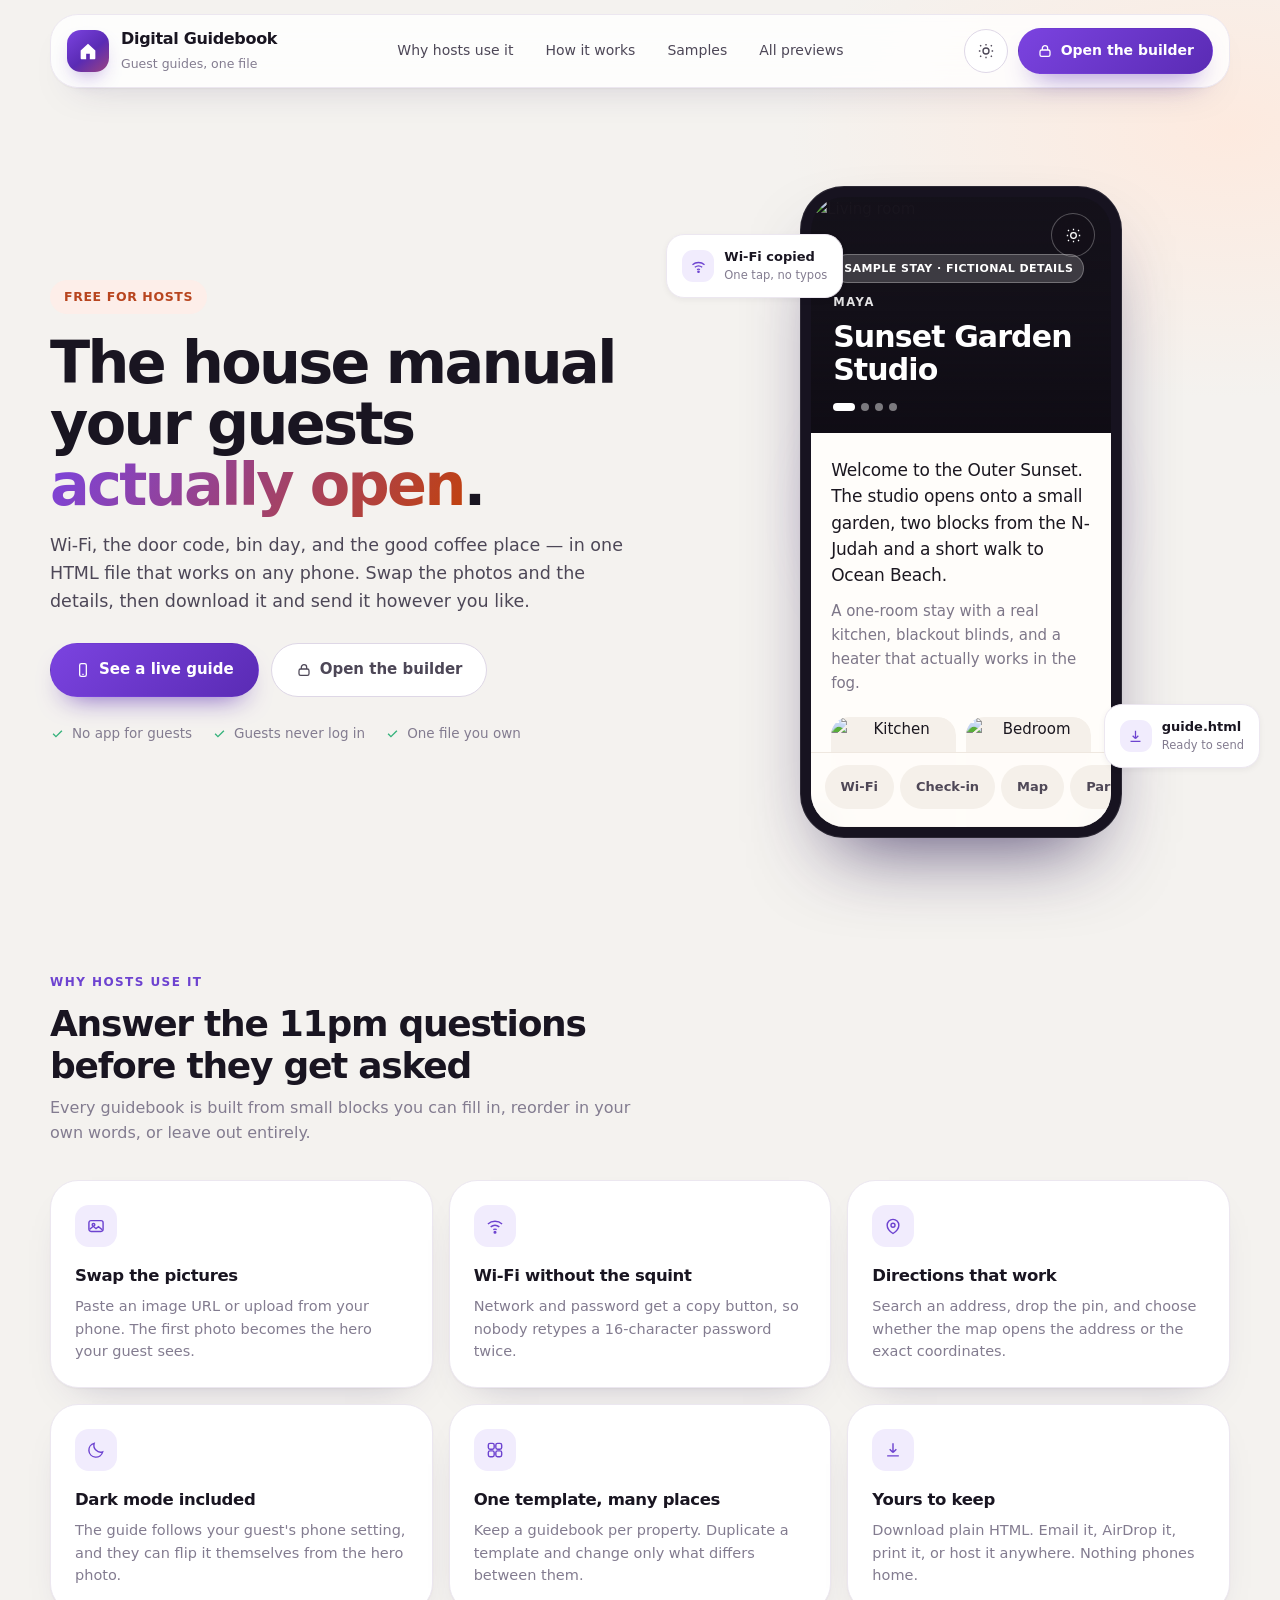
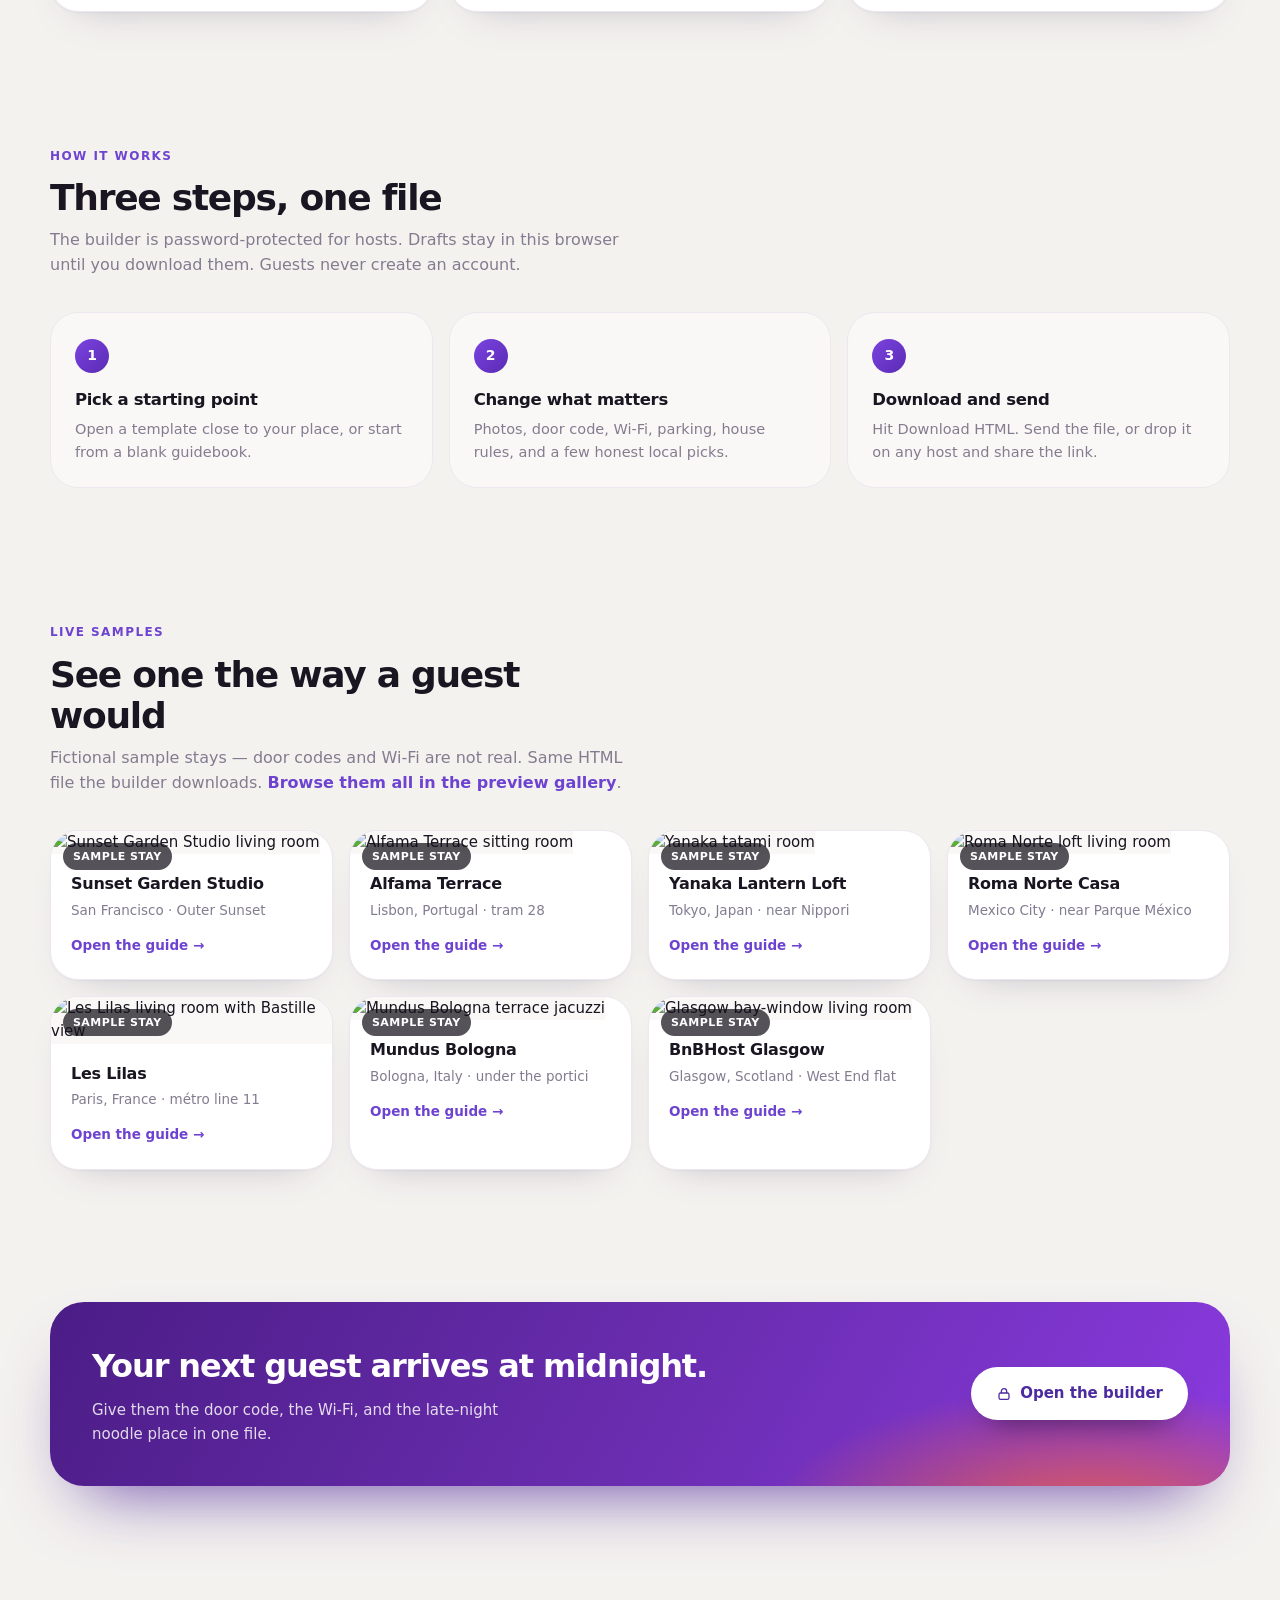
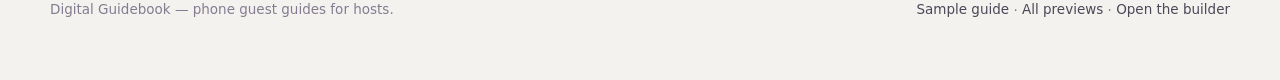
==== commit 4a1e2528: "Fix sample-card images and preview a fictional stay on first-run templates. Broken landing <img> tag" ====
--- a/index.html
+++ b/index.html
@@ -202,7 +202,7 @@
       <div class="sample-grid">
         <a class="sample" href="./samples/sunset-garden-studio.html">
           <span class="sample-badge">Sample stay</span>
-          <img> src="https://a0.muscache.com/im/pictures/airflow/Hosting-3079929/original/67bf0f10-3eac-4356-8857-fdbb61012dab.jpg?im_w=1200" alt="Sunset Garden Studio living room" width="800" height="178" loading="eager" decoding="async" />
+          <img src="https://a0.muscache.com/im/pictures/airflow/Hosting-3079929/original/67bf0f10-3eac-4356-8857-fdbb61012dab.jpg?im_w=1200" alt="Sunset Garden Studio living room" width="800" height="178" loading="eager" decoding="async" />
           <div class="sample-body">
             <strong>Sunset Garden Studio</strong>
             <span>San Francisco · Outer Sunset</span>
@@ -211,7 +211,7 @@
         </a>
         <a class="sample" href="./samples/alfama-terrace.html">
           <span class="sample-badge">Sample stay</span>
-          <img> src="https://a0.muscache.com/im/pictures/miso/Hosting-495237/original/c7d872aa-c20e-4271-a003-507273a3ef0c.jpeg?im_w=1200" alt="Alfama Terrace sitting room" width="800" height="178" loading="eager" decoding="async" />
+          <img src="https://a0.muscache.com/im/pictures/miso/Hosting-495237/original/c7d872aa-c20e-4271-a003-507273a3ef0c.jpeg?im_w=1200" alt="Alfama Terrace sitting room" width="800" height="178" loading="eager" decoding="async" />
           <div class="sample-body">
             <strong>Alfama Terrace</strong>
             <span>Lisbon, Portugal · tram 28</span>
@@ -220,7 +220,7 @@
         </a>
         <a class="sample" href="./samples/yanaka-lantern-loft.html">
           <span class="sample-badge">Sample stay</span>
-          <img> src="https://a0.muscache.com/im/pictures/106035557/bf134f9c_original.jpg?im_w=1200" alt="Yanaka tatami room" width="800" height="178" loading="eager" decoding="async" />
+          <img src="https://a0.muscache.com/im/pictures/106035557/bf134f9c_original.jpg?im_w=1200" alt="Yanaka tatami room" width="800" height="178" loading="eager" decoding="async" />
           <div class="sample-body">
             <strong>Yanaka Lantern Loft</strong>
             <span>Tokyo, Japan · near Nippori</span>
@@ -229,7 +229,7 @@
         </a>
         <a class="sample" href="./samples/roma-norte-casa.html">
           <span class="sample-badge">Sample stay</span>
-          <img> src="https://a0.muscache.com/im/pictures/airflow/Hosting-953052904610923157/original/06f064ff-3b10-4a2d-b6c6-02c8bde04a6c.jpg?im_w=1200" alt="Roma Norte loft living room" width="800" height="178" loading="eager" decoding="async" />
+          <img src="https://a0.muscache.com/im/pictures/airflow/Hosting-953052904610923157/original/06f064ff-3b10-4a2d-b6c6-02c8bde04a6c.jpg?im_w=1200" alt="Roma Norte loft living room" width="800" height="178" loading="eager" decoding="async" />
           <div class="sample-body">
             <strong>Roma Norte Casa</strong>
             <span>Mexico City · near Parque México</span>
@@ -238,7 +238,7 @@
         </a>
         <a class="sample" href="./samples/les-lilas.html">
           <span class="sample-badge">Sample stay</span>
-          <img> src="https://a0.muscache.com/im/pictures/79198232-7884-4356-9cc8-71d0c17f4c55.jpg?im_w=1200" alt="Les Lilas living room with Bastille view" width="800" height="178" loading="eager" decoding="async" />
+          <img src="https://a0.muscache.com/im/pictures/79198232-7884-4356-9cc8-71d0c17f4c55.jpg?im_w=1200" alt="Les Lilas living room with Bastille view" width="800" height="178" loading="eager" decoding="async" />
           <div class="sample-body">
             <strong>Les Lilas</strong>
             <span>Paris, France · métro line 11</span>
@@ -247,7 +247,7 @@
         </a>
         <a class="sample" href="./samples/mundus-bologna.html">
           <span class="sample-badge">Sample stay</span>
-          <img> src="https://a0.muscache.com/im/pictures/hosting/Hosting-738225000657298753/original/314b8300-6d12-4c3c-b207-f242ffa0600b.jpeg?im_w=1200" alt="Mundus Bologna terrace jacuzzi" width="800" height="178" loading="eager" decoding="async" />
+          <img src="https://a0.muscache.com/im/pictures/hosting/Hosting-738225000657298753/original/314b8300-6d12-4c3c-b207-f242ffa0600b.jpeg?im_w=1200" alt="Mundus Bologna terrace jacuzzi" width="800" height="178" loading="eager" decoding="async" />
           <div class="sample-body">
             <strong>Mundus Bologna</strong>
             <span>Bologna, Italy · under the portici</span>
@@ -256,7 +256,7 @@
         </a>
         <a class="sample" href="./samples/bnbhost-glasgow.html">
           <span class="sample-badge">Sample stay</span>
-          <img> src="https://a0.muscache.com/im/pictures/prohost-api/Hosting-1370329958509772935/original/914077fa-3c00-43ae-a353-e2fe2a0c7d49.jpeg?im_w=1200" alt="Glasgow bay-window living room" width="800" height="178" loading="eager" decoding="async" />
+          <img src="https://a0.muscache.com/im/pictures/prohost-api/Hosting-1370329958509772935/original/914077fa-3c00-43ae-a353-e2fe2a0c7d49.jpeg?im_w=1200" alt="Glasgow bay-window living room" width="800" height="178" loading="eager" decoding="async" />
           <div class="sample-body">
             <strong>BnBHost Glasgow</strong>
             <span>Glasgow, Scotland · West End flat</span>
